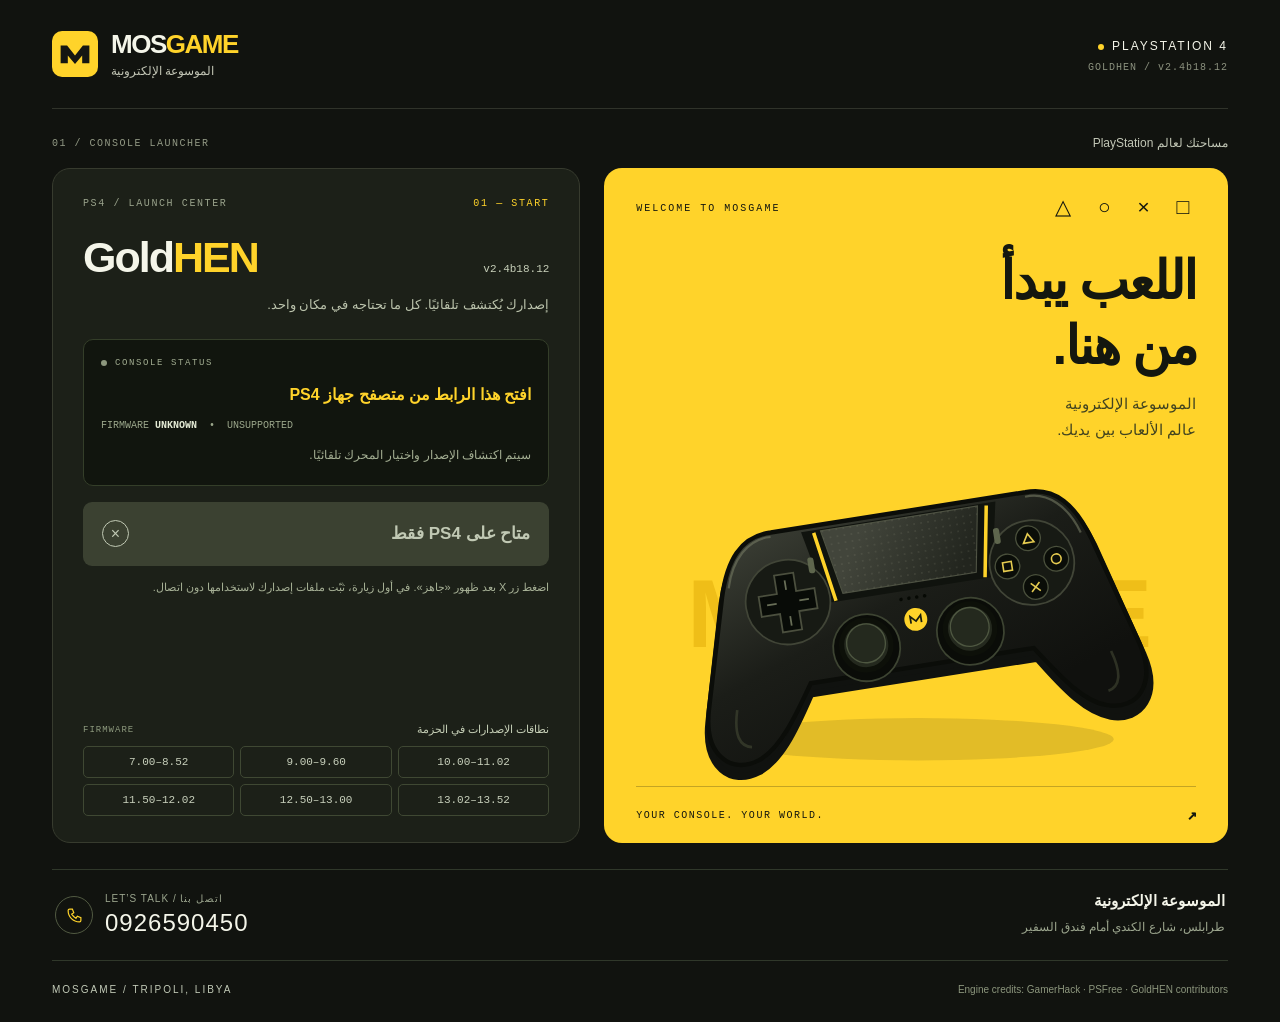
==== index.html @ 5ab61174 "Publish MOSGAME yellow and black design with original GoldHEN files" ====
<!doctype html>
<html lang="ar" dir="rtl">
<head>
<meta charset="utf-8"><meta name="viewport" content="width=device-width,initial-scale=1,viewport-fit=cover">
<meta name="theme-color" content="#ffd32a"><meta name="site-version" content="mosgame-v1">
<meta name="source-revision" content="HazzazStore/0ab33a34c6f28a769c433029c131dc55b4baee58">
<title>MOSGAME | الموسوعة الإلكترونية — PS4 Host</title><meta name="description" content="MOSGAME — الموسوعة الإلكترونية. واجهة تشغيل GoldHEN لأجهزة PS4 بالإصدارات المدعومة. طرابلس، شارع الكندي أمام فندق السفير.">
<link rel="icon" href="assets/mosgame-mark.svg" type="image/svg+xml"><link rel="stylesheet" href="assets/mosgame.css">
</head>
<body><div class="page"><header class="header"><a class="brand" href="./" aria-label="MOSGAME الصفحة الرئيسية"><img src="assets/mosgame-mark.svg" alt="" width="46" height="46"><span><strong>MOS<span>GAME</span></strong><small>الموسوعة الإلكترونية</small></span></a><div class="header-meta"><strong><i aria-hidden="true"></i>PLAYSTATION 4</strong><small>GOLDHEN / v2.4b18.12</small></div></header>
<div class="section-line"><span>01 / CONSOLE LAUNCHER</span><span>مساحتك لعالم PlayStation</span></div>
<main class="stage">
<section class="hero" aria-label="MOSGAME الموسوعة الإلكترونية">
  <div class="hero-top"><span>WELCOME TO MOSGAME</span><span class="symbols" aria-hidden="true">△ ○ × □</span></div>
  <div><h1>اللعب يبدأ<br>من هنا.</h1><p>الموسوعة الإلكترونية<br>عالم الألعاب بين يديك.</p></div>
  <div class="art"><img src="assets/controller.svg" alt="يد تحكم بتصميم MOSGAME الأسود والأصفر" width="680" height="390"></div>
  <div class="hero-bottom"><span>YOUR CONSOLE. YOUR WORLD.</span><b>↗</b></div>
</section>
<section class="launcher" aria-labelledby="launch-heading">
  <div class="eyebrow"><span>PS4 / LAUNCH CENTER</span><b>01 — START</b></div>
  <div class="launch-title"><h2 id="launch-heading">Gold<span>HEN</span></h2><span class="release">v2.4b18.12</span></div>
  <p class="subheading">إصدارك يُكتشف تلقائيًا. كل ما تحتاجه في مكان واحد.</p>
  <div class="status" aria-live="polite" aria-atomic="true"><div class="status-top">CONSOLE STATUS</div><div id="msgs">جارٍ التحقق من إصدار النظام...</div><div id="det"></div><div id="cache">جارٍ فحص ملفات التشغيل...</div><div id="state"></div><pre id="out"></pre></div>
  <button class="run" id="run" type="button" disabled><span id="run-label">انتظر قليلًا</span><span class="run-icon" aria-hidden="true">×</span></button>
  <p class="hint">اضغط زر X بعد ظهور «جاهز». في أول زيارة، ثبّت ملفات إصدارك لاستخدامها دون اتصال.</p>
  <div class="firmware-head"><span>نطاقات الإصدارات في الحزمة</span><span>FIRMWARE</span></div>
  <div class="firmwares" aria-label="نطاقات إصدارات النظام"><span>7.00–8.52</span><span>9.00–9.60</span><span>10.00–11.02</span><span>11.50–12.02</span><span>12.50–13.00</span><span>13.02–13.52</span></div>
</section>
</main>
<section class="support" aria-label="التواصل مع المحل"><div><h2 class="shop-title">الموسوعة الإلكترونية</h2><p class="address">طرابلس، شارع الكندي أمام فندق السفير</p></div><a class="call" href="tel:0926590450" aria-label="اتصل بالموسوعة الإلكترونية على 0926590450"><span class="call-icon" aria-hidden="true"><svg viewBox="0 0 24 24" fill="none" stroke="currentColor" stroke-width="1.7"><path d="M5 3h4l2 5-3 2c2 3 3 4 6 6l2-3 5 2v4c0 1-1 2-2 2C10 21 3 14 3 5c0-1 1-2 2-2Z"/></svg></span><span><small>LET’S TALK / اتصل بنا</small><strong>0926590450</strong></span></a></section>
<footer class="footer"><strong>MOSGAME / TRIPOLI, LIBYA</strong><span>Engine credits: GamerHack · PSFree · GoldHEN contributors</span></footer></div>
<script>
(function(){
  var msgsEl=document.getElementById("msgs"),detEl=document.getElementById("det"),cacheEl=document.getElementById("cache"),runEl=document.getElementById("run"),runLabelEl=document.getElementById("run-label"),launched=false;
  window.msgs=msgsEl;
  function setMessage(t,c){msgsEl.textContent=t;msgsEl.className=c||""} function setCache(t,ok){cacheEl.textContent=t;cacheEl.className=ok?"cacheok":""}
  function arm(label){runLabelEl.textContent=label;runEl.disabled=false;try{runEl.focus()}catch(e){}} function disarm(label){runLabelEl.textContent=label;runEl.disabled=true}
  function routeFor(fw){
    if(fw>=7.00&&fw<=8.52)return{cache:"cache700.html",src:"700/alert.js",module:true};
    if(fw>=9.00&&fw<=9.60)return{cache:"cache900.html",src:"900/alert.js",module:true};
    if(fw>=10.00&&fw<=11.02)return{cache:"cachecss.html",src:"css/main.js",css:true};
    if(fw>=11.50&&fw<=12.02)return{cache:"cacheslopkit.html",src:"slopkit/chain_lapse.js",module:true};
    if(fw>=12.50&&fw<=13.00)return{cache:"cacheslopkit.html",src:"slopkit/chain_poops.js",module:true};
    if(fw>=13.02&&fw<=13.52)return{cache:"cacheslopkit.html",src:"slopkit/jb.js?v=19",module:true};
    return null;
  }
  function loadExploit(route){
    setMessage("جارٍ تشغيل GoldHEN... لا تغلق الصفحة","warn");setCache("تم اختيار المحرك المناسب لإصدار جهازك.",true);
    var script=document.createElement("script");if(route.module)script.type="module";script.src=route.src;
    script.onerror=function(){launched=false;setMessage("تعذر تحميل ملفات التشغيل — امسح بيانات المتصفح وثبّت التخزين من جديد","bad");arm("إعادة المحاولة")};
    if(route.css)script.onload=function(){setTimeout(function(){doJb()},500)};document.head.appendChild(script);
  }
  var match=navigator.userAgent.match(/PlayStation 4[ \/]([\d.]+)/i),firmwareText=match?match[1]:"UNKNOWN",firmware=match?parseFloat(firmwareText):NaN,route=match?routeFor(firmware):null;
  detEl.innerHTML="FIRMWARE <b>"+firmwareText+"</b>"+(route?" &nbsp;•&nbsp; <b>SUPPORTED</b>":" &nbsp;•&nbsp; UNSUPPORTED");
  if(!match){setMessage("افتح هذا الرابط من متصفح جهاز PS4","warn");setCache("سيتم اكتشاف الإصدار واختيار المحرك تلقائيًا.",false);disarm("متاح على PS4 فقط");return}
  if(!route){setMessage("الإصدار "+firmwareText+" غير مدعوم في هذه الحزمة","bad");setCache("النطاقات المدعومة موضحة أعلى الزر.",false);disarm("إصدار غير مدعوم");return}
  var cacheReady=false;try{cacheReady=localStorage.getItem("multifw-cache-v2")==="1"}catch(e){}
  setMessage("تم اكتشاف الإصدار "+firmwareText+" — جاهز","ok");
  if(window.applicationCache&&window.applicationCache.status!==0&&cacheReady){setCache("ملفات إصدارك محفوظة — يمكن التشغيل دون اتصال",true);arm("تشغيل GoldHEN")}
  else{setCache("يلزم حفظ ملفات إصدارك في الزيارة الأولى.",false);arm("تثبيت الملفات")}
  function fire(){if(runEl.disabled||launched)return;launched=true;disarm("جارٍ التشغيل...");if(!window.applicationCache||window.applicationCache.status===0||!cacheReady){setMessage("جارٍ فتح صفحة تثبيت ملفات إصدارك...","warn");location.replace(route.cache);return}loadExploit(route)}
  runEl.addEventListener("click",fire,false);window.addEventListener("keydown",function(e){if(!runEl.disabled&&(!e||e.keyCode===13||e.keyCode===32))fire()},false);
})();
</script>
</body></html>
---- assets/mosgame.css ----
*{box-sizing:border-box}html{background:#11130f}body{margin:0;background:#11130f;color:#f4f5e9;font-family:Arial,Tahoma,sans-serif;-webkit-font-smoothing:antialiased}button,a{font:inherit}a{color:inherit}button{cursor:pointer}button:disabled{cursor:default}a:focus,button:focus{outline:3px solid #fff;outline-offset:5px}a:focus:not(:focus-visible),button:focus:not(:focus-visible){outline:0}button:focus-visible,a:focus-visible{outline:3px solid #fff;outline-offset:5px}.page{max-width:1420px;margin:auto;padding:0 52px}.header{direction:ltr;display:flex;align-items:center;justify-content:space-between;min-height:109px;border-bottom:1px solid #30332a}.brand{display:flex;align-items:center;text-decoration:none}.brand img{width:46px;height:46px;margin-right:13px}.brand strong{display:block;font-size:26px;letter-spacing:-1.5px;line-height:1}.brand strong span{color:#ffd32a}.brand small{display:block;direction:rtl;text-align:left;margin-top:7px;font-size:12px;color:#c3c6b6}.header-meta{text-align:right}.header-meta strong{font:12px Arial,sans-serif;letter-spacing:2px}.header-meta small{display:block;color:#8c927f;font:10px monospace;letter-spacing:1px;margin-top:8px}.header-meta i{display:inline-block;width:6px;height:6px;background:#ffd32a;margin-right:8px;border-radius:50%}.section-line{direction:ltr;display:flex;align-items:center;justify-content:space-between;padding:27px 0 18px;font:10px monospace;letter-spacing:1.5px;color:#939a85}.section-line span:last-child{direction:rtl;font:12px Arial,Tahoma,sans-serif;letter-spacing:0;color:#c3c8b7}.stage{display:flex;direction:ltr;align-items:stretch;gap:24px}.hero{position:relative;order:2;flex:1.2;min-width:0;overflow:hidden;background:#ffd32a;color:#14170f;border-radius:18px;padding:30px 32px 0;display:flex;flex-direction:column;justify-content:space-between}.hero-top{display:flex;align-items:center;justify-content:space-between;font:10px monospace;letter-spacing:2px}.hero-top .symbols{font-size:21px;letter-spacing:7px;line-height:1}.hero h1{direction:rtl;margin:30px 0 0;font-size:53px;line-height:1.22;letter-spacing:-2px;position:relative;z-index:1}.hero p{direction:rtl;margin:13px 0 0;font-size:15px;line-height:1.7;color:#414320;position:relative;z-index:1}.art{position:relative;margin:0 -32px;min-height:230px;display:flex;align-items:center;justify-content:center;overflow:hidden}.art:before{content:"MOSGAME";position:absolute;direction:ltr;left:0;right:0;top:50%;transform:translateY(-50%);font-family:Arial Black,Arial,sans-serif;font-weight:900;font-size:96px;letter-spacing:-7px;text-align:center;color:#efbe18}.art img{width:100%;height:auto;max-width:600px;position:relative;z-index:1;display:block}.hero-bottom{direction:ltr;display:flex;justify-content:space-between;align-items:center;border-top:1px solid rgba(21,24,13,.25);padding:18px 0;font:10px monospace;letter-spacing:1.5px}.hero-bottom b{font-size:16px;letter-spacing:-1px}.launcher{order:1;flex:1;min-width:0;direction:rtl;border:1px solid #373b2e;border-radius:18px;padding:29px 30px 26px;background:#1c2018;display:flex;flex-direction:column}.eyebrow{direction:ltr;display:flex;justify-content:space-between;align-items:center;color:#9aa38c;font:10px monospace;letter-spacing:1.6px}.eyebrow b{color:#ffd32a;font-weight:normal}.launch-title{direction:ltr;display:flex;align-items:baseline;justify-content:space-between;margin:25px 0 8px}.launch-title h2{font-size:43px;letter-spacing:-2px;margin:0;line-height:1.1}.launch-title h2 span{color:#ffd32a}.release{font:11px monospace;color:#c7cfb9}.subheading{font-size:13px;color:#bbc3ac;line-height:1.65;margin:5px 0 23px}.status{background:#11150e;border:1px solid #343e29;border-radius:10px;padding:18px 17px;position:relative}.status-top{font:9px monospace;direction:ltr;color:#a3ae92;letter-spacing:1.6px;margin-bottom:13px;display:flex;align-items:center}.status-top:before{content:"";display:inline-block;width:6px;height:6px;background:#8d987e;border-radius:50%;margin-right:8px}#msgs{font-size:16px;line-height:1.7;min-height:27px;font-weight:bold}#det{direction:ltr;color:#9ba78b;font:10px monospace;margin-top:9px;line-height:1.7;overflow-wrap:anywhere}#det b{color:#e4ebd5}#cache{font-size:12px;color:#a4af93;line-height:1.8;margin-top:11px;min-height:22px}.ok,.cacheok{color:#c6e59c!important}.bad{color:#ffb3a2!important}.warn{color:#ffd32a!important}#state,#out{display:none}.run{width:100%;display:flex;align-items:center;justify-content:space-between;background:#ffd32a;color:#15190d;border:0;border-radius:9px;padding:18px 19px;margin-top:16px;font-size:17px;font-weight:bold;min-height:64px;transition:background .16s,transform .16s}.run:hover:enabled{background:#ffe575;transform:translateY(-2px)}.run:disabled{background:#3b4131;color:#c1c9b4}.run-icon{direction:ltr;display:inline-flex;align-items:center;justify-content:center;border:1px solid currentColor;border-radius:50%;width:27px;height:27px;flex-shrink:0;font-size:16px;font-weight:normal;margin-right:12px}.hint{color:#a7b196;font-size:11px;line-height:1.8;margin:12px 0 23px}.firmware-head{display:flex;align-items:center;justify-content:space-between;margin-top:auto;margin-bottom:10px;font-size:11px;color:#c5ceb6}.firmware-head span:last-child{font:9px monospace;color:#8e9a7e;letter-spacing:1px}.firmwares{direction:ltr;display:flex;flex-wrap:wrap;margin:-3px}.firmwares span{width:calc(33.333% - 6px);margin:3px;text-align:center;border:1px solid #3f4833;border-radius:5px;padding:9px 3px;color:#c8d0bc;font:11px monospace}.support{display:flex;direction:rtl;align-items:center;justify-content:space-between;border-top:1px solid #30382a;border-bottom:1px solid #30382a;margin-top:26px;padding:22px 3px;gap:20px}.shop-title{font-size:15px;margin:0 0 7px}.address{color:#9ca68e;font-size:12px;line-height:1.7;margin:0}.call{direction:ltr;display:flex;align-items:center;flex-shrink:0;text-decoration:none}.call-icon{width:38px;height:38px;border:1px solid #515a42;color:#ffd32a;border-radius:50%;display:flex;align-items:center;justify-content:center;margin-right:12px}.call-icon svg{width:17px;height:17px}.call small{display:block;color:#9ca68e;font-size:10px;letter-spacing:1px;margin-bottom:5px}.call strong{font:24px Arial,sans-serif;letter-spacing:1px}.footer{direction:ltr;display:flex;justify-content:space-between;gap:15px;padding:20px 0 25px;color:#8c967d;font-size:10px;line-height:1.7}.footer strong{font-weight:normal;letter-spacing:2px;color:#c1c9b6}.footer a{text-decoration:none;color:#8c967d}.footer a:hover{color:#ffd32a}.setup-shell{max-width:950px;margin:48px auto 0}.setup-panel{position:relative;background:#1c2018;border:1px solid #3a4330;border-radius:18px;overflow:hidden;display:flex;direction:ltr}.setup-side{width:33%;background:#ffd32a;color:#171c10;padding:30px 25px;display:flex;flex-direction:column;justify-content:space-between;min-height:420px}.setup-side .setup-number{font-family:Arial Black,Arial,sans-serif;font-size:116px;font-weight:900;letter-spacing:-12px;line-height:1}.setup-side p{direction:rtl;line-height:1.8;font-size:17px;font-weight:bold}.setup-content{width:67%;direction:rtl;padding:40px}.setup-content h1{font-size:29px;margin:25px 0 16px}.setup-content #msgs{min-height:60px;font-size:15px}.tag{display:inline-block;direction:ltr;color:#dce9ca;border:1px solid #4a553d;padding:7px 10px;border-radius:4px;font:10px monospace}.track{direction:ltr;height:8px;background:#3a4430;margin-top:27px;border-radius:4px;overflow:hidden}#bar{height:100%;width:0;background:#ffd32a;transition:width .2s}.percent{direction:ltr;display:flex;justify-content:space-between;color:#a3b390;font:10px monospace;letter-spacing:1px;margin-top:13px}.setup-content #go{margin-top:28px}.back-link{display:inline-block;font-size:12px;color:#adb99e;margin-top:22px;text-decoration:none}.legacy-card{max-width:620px;text-align:center;margin:65px auto;background:#1c2018;border:1px solid #3a4330;border-radius:18px;padding:55px 30px}.legacy-card h1{font-size:25px}.legacy-card p{color:#a5b792;font-size:14px;line-height:1.8}#spin{width:56px;height:56px;border:4px solid #4a543b;border-top-color:#ffd32a;border-radius:50%;margin:0 auto 30px;animation:turn 1s linear infinite}@keyframes turn{to{transform:rotate(360deg)}}#msg,#success{display:none}body.done #spin,body.done #loading,body.fail #spin,body.fail #loading{display:none}body.done #success,body.fail #msg{display:block}body.log #state,body.log #out{display:block}body.log #out{direction:ltr;text-align:left;white-space:pre-wrap;font:12px monospace;overflow:auto}body.log #loading,body.log #spin{display:none}
@media(min-width:1550px){.page{padding:0 44px}.hero h1{font-size:62px}.art{min-height:275px}.launcher{padding:35px}.stage{gap:28px}.header{min-height:120px}}
@media(max-width:1000px){.page{padding:0 28px}.stage{gap:16px}.hero{padding:27px 24px 0;flex:1}.hero h1{font-size:42px}.art{margin:10px -24px;min-height:220px}.art:before{font-size:74px}.launcher{padding:26px 23px}.launch-title h2{font-size:35px}.release{font-size:10px}.hero p{font-size:13px}.firmwares span{font-size:10px}.header{min-height:95px}.section-line{padding-top:22px}}
@media(max-width:760px){.page{padding:0 18px}.header{min-height:86px}.brand img{width:39px;height:39px;margin-right:10px}.brand strong{font-size:23px}.brand small{font-size:10px}.header-meta strong{font-size:10px;letter-spacing:1px}.header-meta small{font-size:9px;letter-spacing:0}.section-line{font-size:8px;padding:18px 1px 13px}.section-line span:last-child{font-size:10px}.stage{display:flex;flex-direction:column;gap:17px}.hero{order:1;padding:22px 23px 0;min-height:320px;flex:auto}.hero-top{font-size:9px}.hero-top .symbols{font-size:18px}.hero h1{font-size:39px;margin-top:23px;max-width:65%;line-height:1.23}.hero p{font-size:12px;max-width:57%;margin-top:9px;line-height:1.7}.art{position:absolute;bottom:55px;left:-50px;width:74%;min-height:0;margin:0}.art img{width:100%}.art:before{font-size:64px;letter-spacing:-5px}.hero-bottom{margin-top:47px;font-size:9px;padding:16px 0}.launcher{order:2;flex:auto;padding:25px 24px}.launch-title{margin-top:23px}.launch-title h2{font-size:41px}.subheading{margin-bottom:20px}.firmwares span{font-size:11px;padding:10px}.support{margin-top:21px;align-items:flex-start;gap:18px;flex-direction:column;padding:23px 3px}.call strong{font-size:23px}.footer{font-size:9px;flex-direction:column;gap:7px;padding:18px 0 23px}.setup-shell{margin:25px auto 0}.setup-panel{flex-direction:column}.setup-side{width:100%;min-height:0;padding:22px;flex-direction:row;align-items:center}.setup-side .setup-number{font-size:64px;letter-spacing:-6px}.setup-side p{font-size:15px;margin:0;text-align:right}.setup-side .hero-top{display:none}.setup-content{width:100%;padding:28px 23px}.setup-content h1{font-size:26px;margin-top:22px}.back-link{margin-top:17px}.legacy-card{margin-top:25px;padding:38px 22px}}
@media(max-width:365px){.page{padding:0 12px}.hero h1{font-size:34px}.hero p{font-size:11px}.hero{min-height:305px}.brand strong{font-size:21px}.header-meta small{display:none}.launcher{padding:23px 18px}.release{font-size:9px}.launch-title h2{font-size:37px}}
@media(prefers-reduced-motion:reduce){*{animation:none!important;transition:none!important}}
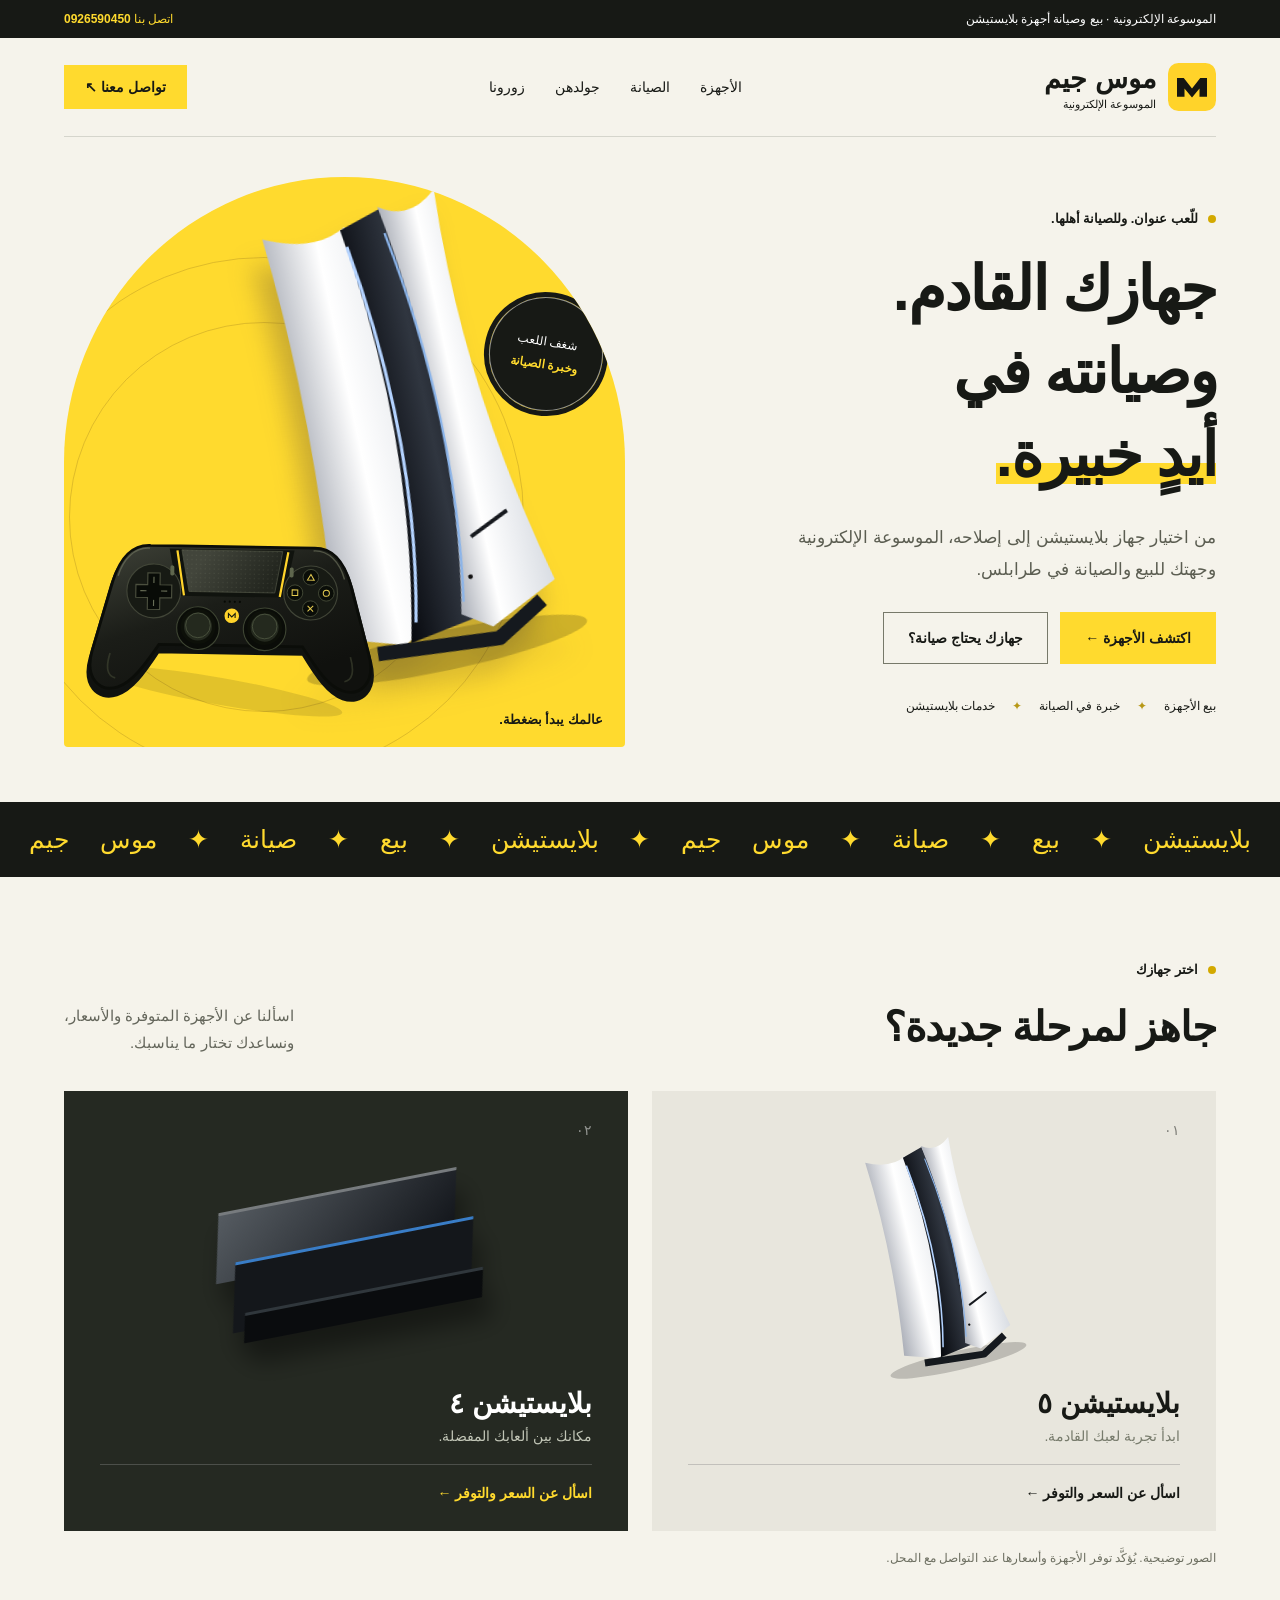
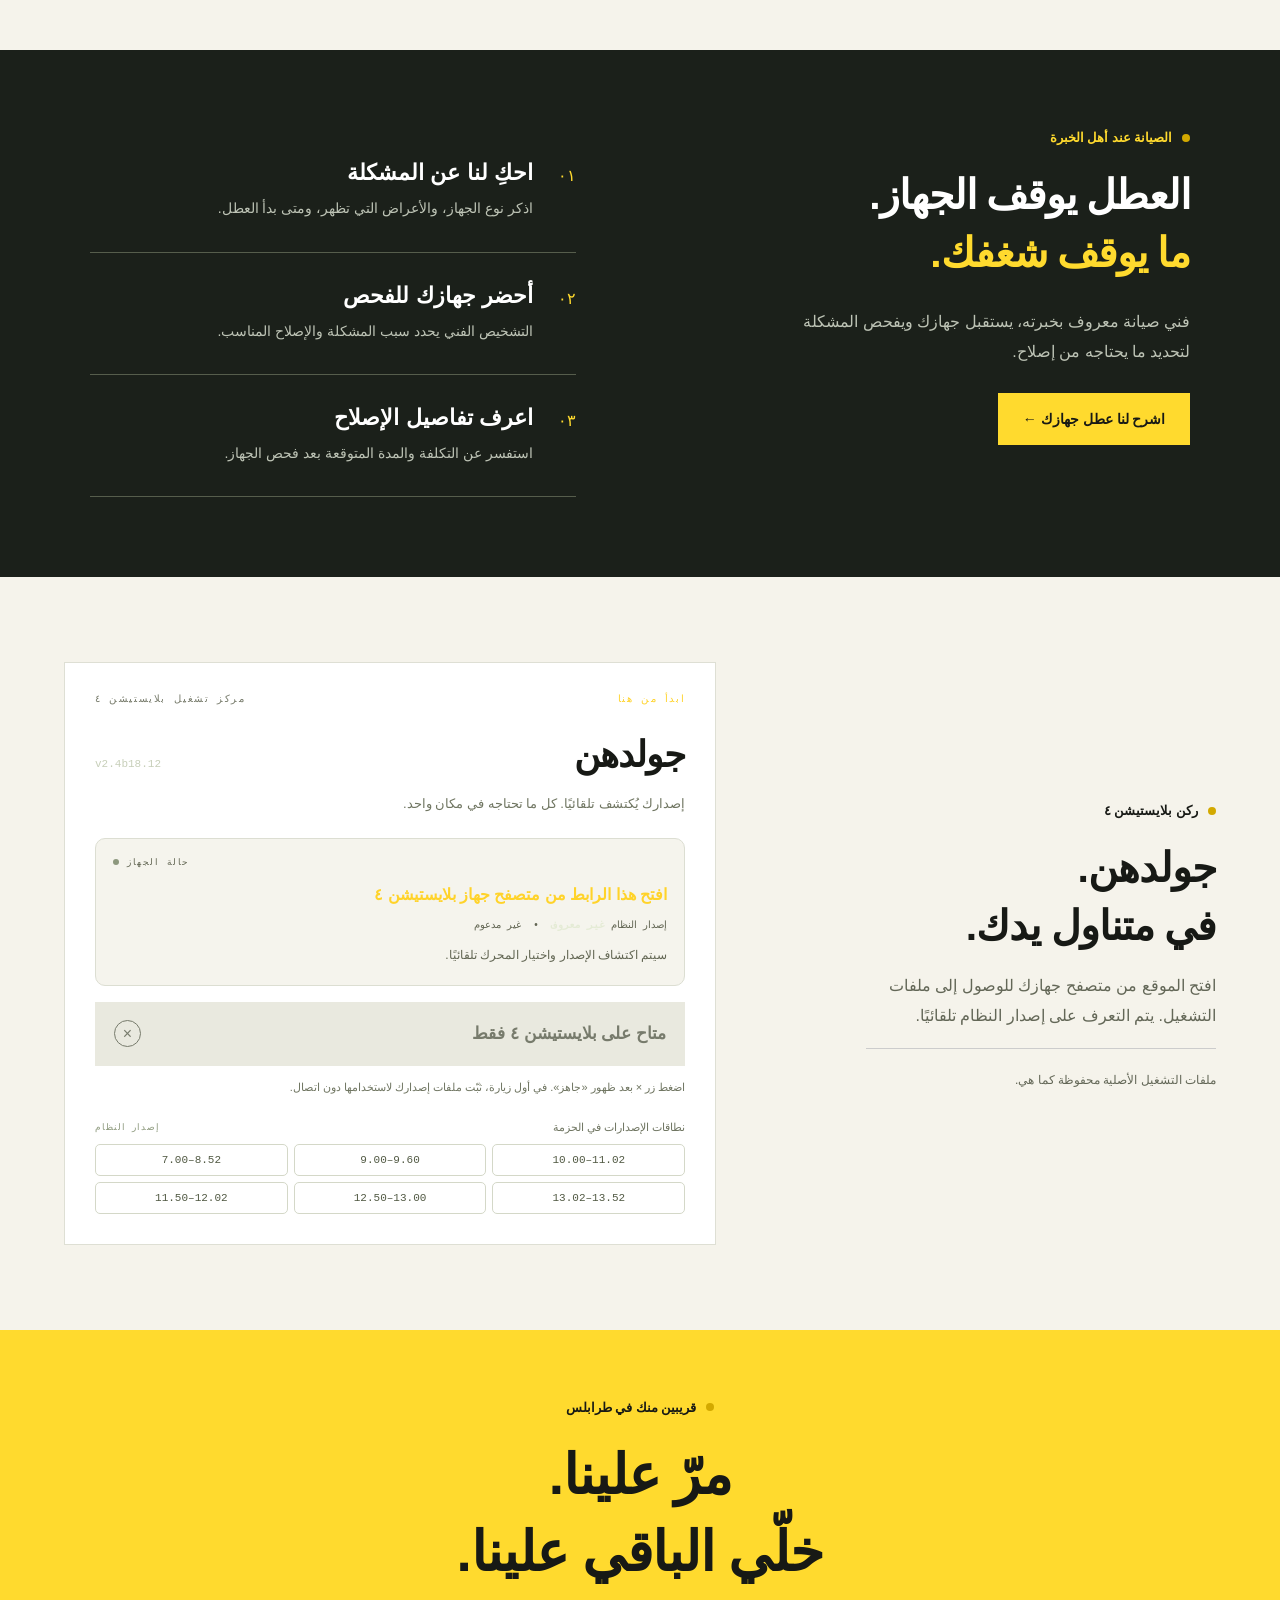
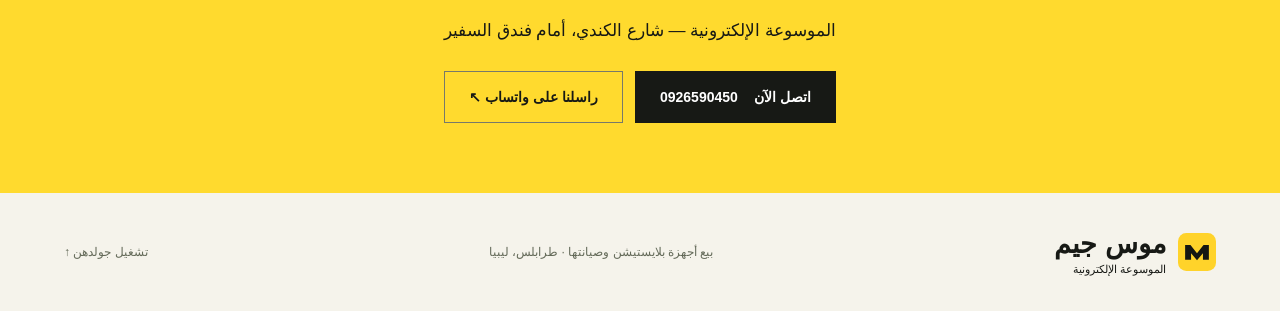
==== commit ba9d4963: "Redesign MOSGAME as Arabic console sales and repair storefront" ====
--- a/index.html
+++ b/index.html
@@ -2,34 +2,30 @@
 <html lang="ar" dir="rtl">
 <head>
 <meta charset="utf-8"><meta name="viewport" content="width=device-width,initial-scale=1,viewport-fit=cover">
-<meta name="theme-color" content="#ffd32a"><meta name="site-version" content="mosgame-v1">
+<meta name="theme-color" content="#ffd32a"><meta name="site-version" content="mosgame-v2">
 <meta name="source-revision" content="HazzazStore/0ab33a34c6f28a769c433029c131dc55b4baee58">
-<title>MOSGAME | الموسوعة الإلكترونية — PS4 Host</title><meta name="description" content="MOSGAME — الموسوعة الإلكترونية. واجهة تشغيل GoldHEN لأجهزة PS4 بالإصدارات المدعومة. طرابلس، شارع الكندي أمام فندق السفير.">
+<title>موس جيم | بيع وصيانة بلايستيشن — الموسوعة الإلكترونية</title><meta name="description" content="MOSGAME — الموسوعة الإلكترونية. بيع أجهزة بلايستيشن وصيانتها بخبرة فنية. تواصل معنا لاختيار جهازك أو فحص عطله. طرابلس، شارع الكندي أمام فندق السفير.">
 <link rel="icon" href="assets/mosgame-mark.svg" type="image/svg+xml"><link rel="stylesheet" href="assets/mosgame.css">
 </head>
-<body><div class="page"><header class="header"><a class="brand" href="./" aria-label="MOSGAME الصفحة الرئيسية"><img src="assets/mosgame-mark.svg" alt="" width="46" height="46"><span><strong>MOS<span>GAME</span></strong><small>الموسوعة الإلكترونية</small></span></a><div class="header-meta"><strong><i aria-hidden="true"></i>PLAYSTATION 4</strong><small>GOLDHEN / v2.4b18.12</small></div></header>
-<div class="section-line"><span>01 / CONSOLE LAUNCHER</span><span>مساحتك لعالم PlayStation</span></div>
-<main class="stage">
-<section class="hero" aria-label="MOSGAME الموسوعة الإلكترونية">
-  <div class="hero-top"><span>WELCOME TO MOSGAME</span><span class="symbols" aria-hidden="true">△ ○ × □</span></div>
-  <div><h1>اللعب يبدأ<br>من هنا.</h1><p>الموسوعة الإلكترونية<br>عالم الألعاب بين يديك.</p></div>
-  <div class="art"><img src="assets/controller.svg" alt="يد تحكم بتصميم MOSGAME الأسود والأصفر" width="680" height="390"></div>
-  <div class="hero-bottom"><span>YOUR CONSOLE. YOUR WORLD.</span><b>↗</b></div>
-</section>
-<section class="launcher" aria-labelledby="launch-heading">
-  <div class="eyebrow"><span>PS4 / LAUNCH CENTER</span><b>01 — START</b></div>
-  <div class="launch-title"><h2 id="launch-heading">Gold<span>HEN</span></h2><span class="release">v2.4b18.12</span></div>
+<body class="store"><div class="topbar">الموسوعة الإلكترونية · بيع وصيانة أجهزة بلايستيشن <a href="tel:0926590450">اتصل بنا <b dir="ltr">0926590450</b></a></div>
+<header class="store-header"><a class="store-brand" href="./"><img src="assets/mosgame-mark.svg" width="48" height="48" alt=""><span><b>موس جيم</b><small>الموسوعة الإلكترونية</small></span></a><nav aria-label="القائمة الرئيسية"><a href="#devices">الأجهزة</a><a href="#repair">الصيانة</a><a href="#goldhen">جولدهن</a><a href="#contact">زورونا</a></nav><a class="btn small" href="https://wa.me/218926590450">تواصل معنا ↖</a></header>
+<main>
+<section class="store-hero"><div class="hero-copy"><p class="kicker">للّعب عنوان. وللصيانة أهلها.</p><h1>جهازك القادم.<br>وصيانته في<br><em>أيدٍ خبيرة.</em></h1><p class="intro">من اختيار جهاز بلايستيشن إلى إصلاحه، الموسوعة الإلكترونية وجهتك للبيع والصيانة في طرابلس.</p><div class="actions"><a class="btn" href="#devices">اكتشف الأجهزة ←</a><a class="btn outline" href="#repair">جهازك يحتاج صيانة؟</a></div><div class="hero-note"><span>بيع الأجهزة</span><i>✦</i><span>خبرة في الصيانة</span><i>✦</i><span>خدمات بلايستيشن</span></div></div><div class="hero-product"><span class="orbit one"></span><span class="orbit two"></span><div class="product-stamp">شغف اللعب<br><b>وخبرة الصيانة</b></div><img class="console-art" src="assets/console.svg" width="620" height="680" alt="تصميم توضيحي لجهاز بلايستيشن أبيض وأسود"><img class="controller-art" src="assets/controller.svg" width="680" height="390" alt="يد تحكم باللونين الأسود والأصفر"><span class="art-caption">عالمك يبدأ بضغطة.</span></div></section>
+<div class="ribbon" aria-hidden="true">بلايستيشن ✦ بيع ✦ صيانة ✦ موس جيم ✦ بلايستيشن ✦ بيع ✦ صيانة ✦ موس جيم</div>
+<section id="devices" class="section devices"><div class="section-heading"><div><p class="kicker">اختر جهازك</p><h2>جاهز لمرحلة جديدة؟</h2></div><p>اسألنا عن الأجهزة المتوفرة والأسعار،<br>ونساعدك تختار ما يناسبك.</p></div><div class="device-grid"><article class="device-card"><span class="number">٠١</span><div class="device-visual"><img src="assets/console.svg" width="220" height="260" alt="رسم توضيحي لبلايستيشن ٥"></div><h3>بلايستيشن ٥</h3><p>ابدأ تجربة لعبك القادمة.</p><a href="https://wa.me/218926590450?text=أريد%20الاستفسار%20عن%20توفر%20وسعر%20بلايستيشن%205">اسأل عن السعر والتوفر ←</a></article><article class="device-card dark"><span class="number">٠٢</span><div class="device-visual"><div class="ps4-art" role="img" aria-label="رسم توضيحي لبلايستيشن ٤"><i></i><i></i><i></i></div></div><h3>بلايستيشن ٤</h3><p>مكانك بين ألعابك المفضلة.</p><a href="https://wa.me/218926590450?text=أريد%20الاستفسار%20عن%20توفر%20وسعر%20بلايستيشن%204">اسأل عن السعر والتوفر ←</a></article></div><p class="availability">الصور توضيحية. يُؤكَّد توفر الأجهزة وأسعارها عند التواصل مع المحل.</p></section>
+<section id="repair" class="repair-section"><div class="repair-title"><p class="kicker">الصيانة عند أهل الخبرة</p><h2>العطل يوقف الجهاز.<br><em>ما يوقف شغفك.</em></h2><p>فني صيانة معروف بخبرته، يستقبل جهازك ويفحص المشكلة لتحديد ما يحتاجه من إصلاح.</p><a class="btn" href="https://wa.me/218926590450?text=أريد%20الاستفسار%20عن%20صيانة%20جهاز%20بلايستيشن">اشرح لنا عطل جهازك ←</a></div><div class="repair-list"><div><span>٠١</span><section><h3>احكِ لنا عن المشكلة</h3><p>اذكر نوع الجهاز، والأعراض التي تظهر، ومتى بدأ العطل.</p></section></div><div><span>٠٢</span><section><h3>أحضر جهازك للفحص</h3><p>التشخيص الفني يحدد سبب المشكلة والإصلاح المناسب.</p></section></div><div><span>٠٣</span><section><h3>اعرف تفاصيل الإصلاح</h3><p>استفسر عن التكلفة والمدة المتوقعة بعد فحص الجهاز.</p></section></div></div></section>
+<section id="goldhen" class="section gold-section"><div class="gold-copy"><p class="kicker">ركن بلايستيشن ٤</p><h2>جولدهن.<br>في متناول يدك.</h2><p>افتح الموقع من متصفح جهازك للوصول إلى ملفات التشغيل. يتم التعرف على إصدار النظام تلقائيًا.</p><p class="gold-note">ملفات التشغيل الأصلية محفوظة كما هي.</p></div><section class="launcher" aria-labelledby="launch-heading">
+  <div class="eyebrow"><span>مركز تشغيل بلايستيشن ٤</span><b>ابدأ من هنا</b></div>
+  <div class="launch-title"><h2 id="launch-heading">جولدهن</h2><span class="release">v2.4b18.12</span></div>
   <p class="subheading">إصدارك يُكتشف تلقائيًا. كل ما تحتاجه في مكان واحد.</p>
-  <div class="status" aria-live="polite" aria-atomic="true"><div class="status-top">CONSOLE STATUS</div><div id="msgs">جارٍ التحقق من إصدار النظام...</div><div id="det"></div><div id="cache">جارٍ فحص ملفات التشغيل...</div><div id="state"></div><pre id="out"></pre></div>
+  <div class="status" aria-live="polite" aria-atomic="true"><div class="status-top">حالة الجهاز</div><div id="msgs">جارٍ التحقق من إصدار النظام...</div><div id="det"></div><div id="cache">جارٍ فحص ملفات التشغيل...</div><div id="state"></div><pre id="out"></pre></div>
   <button class="run" id="run" type="button" disabled><span id="run-label">انتظر قليلًا</span><span class="run-icon" aria-hidden="true">×</span></button>
-  <p class="hint">اضغط زر X بعد ظهور «جاهز». في أول زيارة، ثبّت ملفات إصدارك لاستخدامها دون اتصال.</p>
-  <div class="firmware-head"><span>نطاقات الإصدارات في الحزمة</span><span>FIRMWARE</span></div>
+  <p class="hint">اضغط زر × بعد ظهور «جاهز». في أول زيارة، ثبّت ملفات إصدارك لاستخدامها دون اتصال.</p>
+  <div class="firmware-head"><span>نطاقات الإصدارات في الحزمة</span><span>إصدار النظام</span></div>
   <div class="firmwares" aria-label="نطاقات إصدارات النظام"><span>7.00–8.52</span><span>9.00–9.60</span><span>10.00–11.02</span><span>11.50–12.02</span><span>12.50–13.00</span><span>13.02–13.52</span></div>
-</section>
-</main>
-<section class="support" aria-label="التواصل مع المحل"><div><h2 class="shop-title">الموسوعة الإلكترونية</h2><p class="address">طرابلس، شارع الكندي أمام فندق السفير</p></div><a class="call" href="tel:0926590450" aria-label="اتصل بالموسوعة الإلكترونية على 0926590450"><span class="call-icon" aria-hidden="true"><svg viewBox="0 0 24 24" fill="none" stroke="currentColor" stroke-width="1.7"><path d="M5 3h4l2 5-3 2c2 3 3 4 6 6l2-3 5 2v4c0 1-1 2-2 2C10 21 3 14 3 5c0-1 1-2 2-2Z"/></svg></span><span><small>LET’S TALK / اتصل بنا</small><strong>0926590450</strong></span></a></section>
-<footer class="footer"><strong>MOSGAME / TRIPOLI, LIBYA</strong><span>Engine credits: GamerHack · PSFree · GoldHEN contributors</span></footer></div>
-<script>
+</section></section>
+<section id="contact" class="contact-section"><p class="kicker">قريبين منك في طرابلس</p><h2>مرّ علينا.<br>خلّي الباقي علينا.</h2><p>الموسوعة الإلكترونية — شارع الكندي، أمام فندق السفير</p><div class="actions"><a class="btn black" href="tel:0926590450">اتصل الآن <b dir="ltr">0926590450</b></a><a class="btn outline" href="https://wa.me/218926590450">راسلنا على واتساب ↖</a></div></section>
+</main><footer class="store-footer"><a class="store-brand" href="./"><img src="assets/mosgame-mark.svg" alt="" width="38" height="38"><span><b>موس جيم</b><small>الموسوعة الإلكترونية</small></span></a><p>بيع أجهزة بلايستيشن وصيانتها · طرابلس، ليبيا</p><a href="#goldhen">تشغيل جولدهن ↑</a></footer><script>
 (function(){
   var msgsEl=document.getElementById("msgs"),detEl=document.getElementById("det"),cacheEl=document.getElementById("cache"),runEl=document.getElementById("run"),runLabelEl=document.getElementById("run-label"),launched=false;
   window.msgs=msgsEl;
@@ -45,21 +41,20 @@
     return null;
   }
   function loadExploit(route){
-    setMessage("جارٍ تشغيل GoldHEN... لا تغلق الصفحة","warn");setCache("تم اختيار المحرك المناسب لإصدار جهازك.",true);
+    setMessage("جارٍ تشغيل جولدهن... لا تغلق الصفحة","warn");setCache("تم اختيار المحرك المناسب لإصدار جهازك.",true);
     var script=document.createElement("script");if(route.module)script.type="module";script.src=route.src;
     script.onerror=function(){launched=false;setMessage("تعذر تحميل ملفات التشغيل — امسح بيانات المتصفح وثبّت التخزين من جديد","bad");arm("إعادة المحاولة")};
     if(route.css)script.onload=function(){setTimeout(function(){doJb()},500)};document.head.appendChild(script);
   }
-  var match=navigator.userAgent.match(/PlayStation 4[ \/]([\d.]+)/i),firmwareText=match?match[1]:"UNKNOWN",firmware=match?parseFloat(firmwareText):NaN,route=match?routeFor(firmware):null;
-  detEl.innerHTML="FIRMWARE <b>"+firmwareText+"</b>"+(route?" &nbsp;•&nbsp; <b>SUPPORTED</b>":" &nbsp;•&nbsp; UNSUPPORTED");
-  if(!match){setMessage("افتح هذا الرابط من متصفح جهاز PS4","warn");setCache("سيتم اكتشاف الإصدار واختيار المحرك تلقائيًا.",false);disarm("متاح على PS4 فقط");return}
+  var match=navigator.userAgent.match(/PlayStation 4[ \/]([\d.]+)/i),firmwareText=match?match[1]:"غير معروف",firmware=match?parseFloat(firmwareText):NaN,route=match?routeFor(firmware):null;
+  detEl.innerHTML="إصدار النظام <b>"+firmwareText+"</b>"+(route?" &nbsp;•&nbsp; <b>مدعوم</b>":" &nbsp;•&nbsp; غير مدعوم");
+  if(!match){setMessage("افتح هذا الرابط من متصفح جهاز بلايستيشن ٤","warn");setCache("سيتم اكتشاف الإصدار واختيار المحرك تلقائيًا.",false);disarm("متاح على بلايستيشن ٤ فقط");return}
   if(!route){setMessage("الإصدار "+firmwareText+" غير مدعوم في هذه الحزمة","bad");setCache("النطاقات المدعومة موضحة أعلى الزر.",false);disarm("إصدار غير مدعوم");return}
   var cacheReady=false;try{cacheReady=localStorage.getItem("multifw-cache-v2")==="1"}catch(e){}
   setMessage("تم اكتشاف الإصدار "+firmwareText+" — جاهز","ok");
-  if(window.applicationCache&&window.applicationCache.status!==0&&cacheReady){setCache("ملفات إصدارك محفوظة — يمكن التشغيل دون اتصال",true);arm("تشغيل GoldHEN")}
+  if(window.applicationCache&&window.applicationCache.status!==0&&cacheReady){setCache("ملفات إصدارك محفوظة — يمكن التشغيل دون اتصال",true);arm("تشغيل جولدهن")}
   else{setCache("يلزم حفظ ملفات إصدارك في الزيارة الأولى.",false);arm("تثبيت الملفات")}
   function fire(){if(runEl.disabled||launched)return;launched=true;disarm("جارٍ التشغيل...");if(!window.applicationCache||window.applicationCache.status===0||!cacheReady){setMessage("جارٍ فتح صفحة تثبيت ملفات إصدارك...","warn");location.replace(route.cache);return}loadExploit(route)}
   runEl.addEventListener("click",fire,false);window.addEventListener("keydown",function(e){if(!runEl.disabled&&(!e||e.keyCode===13||e.keyCode===32))fire()},false);
 })();
-</script>
-</body></html>
+</script></body></html>
--- a/assets/mosgame.css
+++ b/assets/mosgame.css
@@ -4,3 +4,6 @@
 @media(max-width:760px){.page{padding:0 18px}.header{min-height:86px}.brand img{width:39px;height:39px;margin-right:10px}.brand strong{font-size:23px}.brand small{font-size:10px}.header-meta strong{font-size:10px;letter-spacing:1px}.header-meta small{font-size:9px;letter-spacing:0}.section-line{font-size:8px;padding:18px 1px 13px}.section-line span:last-child{font-size:10px}.stage{display:flex;flex-direction:column;gap:17px}.hero{order:1;padding:22px 23px 0;min-height:320px;flex:auto}.hero-top{font-size:9px}.hero-top .symbols{font-size:18px}.hero h1{font-size:39px;margin-top:23px;max-width:65%;line-height:1.23}.hero p{font-size:12px;max-width:57%;margin-top:9px;line-height:1.7}.art{position:absolute;bottom:55px;left:-50px;width:74%;min-height:0;margin:0}.art img{width:100%}.art:before{font-size:64px;letter-spacing:-5px}.hero-bottom{margin-top:47px;font-size:9px;padding:16px 0}.launcher{order:2;flex:auto;padding:25px 24px}.launch-title{margin-top:23px}.launch-title h2{font-size:41px}.subheading{margin-bottom:20px}.firmwares span{font-size:11px;padding:10px}.support{margin-top:21px;align-items:flex-start;gap:18px;flex-direction:column;padding:23px 3px}.call strong{font-size:23px}.footer{font-size:9px;flex-direction:column;gap:7px;padding:18px 0 23px}.setup-shell{margin:25px auto 0}.setup-panel{flex-direction:column}.setup-side{width:100%;min-height:0;padding:22px;flex-direction:row;align-items:center}.setup-side .setup-number{font-size:64px;letter-spacing:-6px}.setup-side p{font-size:15px;margin:0;text-align:right}.setup-side .hero-top{display:none}.setup-content{width:100%;padding:28px 23px}.setup-content h1{font-size:26px;margin-top:22px}.back-link{margin-top:17px}.legacy-card{margin-top:25px;padding:38px 22px}}
 @media(max-width:365px){.page{padding:0 12px}.hero h1{font-size:34px}.hero p{font-size:11px}.hero{min-height:305px}.brand strong{font-size:21px}.header-meta small{display:none}.launcher{padding:23px 18px}.release{font-size:9px}.launch-title h2{font-size:37px}}
 @media(prefers-reduced-motion:reduce){*{animation:none!important;transition:none!important}}
+/* واجهة المحل العربية */
+html{scroll-behavior:smooth;scroll-padding-top:30px}.store{background:#f5f3eb;color:#171915;font-family:Tahoma,Arial,sans-serif}.store a{text-decoration:none;color:inherit}.topbar{background:#171915;color:#fff;font-size:12px;padding:12px 5%;display:flex;justify-content:space-between}.topbar a{color:#ffda2e}.store-header{display:flex;align-items:center;justify-content:space-between;margin:0 5%;padding:25px 0;border-bottom:1px solid #d5d5cc;gap:24px}.store-brand{display:flex;align-items:center;gap:12px}.store-brand b{display:block;font-size:27px;font-weight:900}.store-brand small{display:block;font-size:11px;margin-top:3px}.store-header nav{display:flex;gap:30px;font-size:14px}.store .btn{display:inline-flex;align-items:center;justify-content:center;gap:16px;background:#ffda2e;color:#171915;border:1px solid #ffda2e;padding:17px 24px;font-weight:bold;font-size:14px;min-height:52px}.store .btn:hover{transform:translateY(-2px);box-shadow:0 5px 0 #17191522}.store .btn.outline{background:transparent;border-color:#77796a}.store .btn.small{padding:10px 20px;min-height:44px}.store-hero{display:grid;grid-template-columns:1fr 1fr;min-height:660px;max-width:1440px;margin:auto;padding:40px 5% 55px;align-items:center;gap:30px}.kicker{font-size:13px;font-weight:bold;letter-spacing:0;margin:0 0 22px;display:flex;gap:10px;align-items:center}.kicker:before{content:'';height:8px;width:8px;background:#d3a900;border-radius:50%;display:inline-block}.hero-copy h1{font-size:clamp(42px,4.8vw,72px);line-height:1.35;letter-spacing:-2px;margin:0;font-weight:900}.store em{font-style:normal;background:linear-gradient(transparent 62%,#ffda2e 62%,#ffda2e 93%,transparent 93%)}.intro{font-size:17px;line-height:1.9;max-width:450px;color:#5b5d51;margin:25px 0}.actions{display:flex;gap:12px;flex-wrap:wrap}.hero-note{display:flex;gap:17px;align-items:center;font-size:12px;margin-top:35px}.hero-note i{font-style:normal;color:#b79817}.hero-product{position:relative;height:570px;background:#ffda2e;border-radius:50% 50% 4px 4px;isolation:isolate;overflow:hidden}.console-art{position:absolute;object-fit:contain;width:90%;height:95%;left:15%;top:-3%;transform:rotate(-12deg);z-index:2;filter:drop-shadow(-15px 22px 13px #5c4b3455)}.controller-art{position:absolute;width:68%;height:auto;left:-4%;bottom:25px;z-index:3;transform:rotate(10deg)}.product-stamp{position:absolute;right:22px;top:120px;background:#171915;color:#fff;z-index:4;border-radius:50%;width:114px;height:114px;display:flex;flex-direction:column;align-items:center;justify-content:center;font-size:12px;line-height:1.9;transform:rotate(9deg);border:1px solid #fff8;outline:5px solid #171915}.product-stamp b{color:#ffda2e}.orbit{position:absolute;border:1px solid #b08c2266;width:520px;height:520px;border-radius:50%;top:80px;left:-60px}.orbit.two{width:390px;height:390px;top:145px;left:5px}.art-caption{position:absolute;bottom:20px;right:22px;font-size:13px;font-weight:bold}.ribbon{background:#171915;color:#ffda2e;white-space:nowrap;overflow:hidden;font-size:25px;word-spacing:24px;padding:23px 0;text-align:center}.section{padding:85px 5%;max-width:1440px;margin:auto}.section-heading{display:flex;justify-content:space-between;align-items:flex-end;margin-bottom:35px;gap:25px}.store h2{font-size:clamp(32px,3.2vw,48px);line-height:1.4;letter-spacing:-1px;margin:0}.section-heading p:not(.kicker){font-size:15px;line-height:1.8;color:#64665b;margin:0}.device-grid{display:grid;grid-template-columns:1fr 1fr;gap:24px}.device-card{position:relative;background:#e8e6dd;padding:30px 36px;min-height:390px;overflow:hidden}.device-card.dark{background:#252922;color:#fff}.number{font-size:14px;opacity:.5}.device-visual{height:230px;display:flex;justify-content:center;align-items:center}.device-visual img{height:265px;width:240px;object-fit:contain;transform:rotate(-13deg)}.device-card h3{font-size:28px;margin:18px 0 5px}.device-card p{color:#777b6c;font-size:14px;margin:8px 0 20px}.device-card.dark p{color:#c2c6b7}.device-card>a{border-top:1px solid #8886;display:block;padding-top:20px;font-size:14px;font-weight:bold}.device-card.dark>a{color:#ffda2e}.availability{font-size:12px;color:#6c6e60;margin:20px 0 0}.ps4-art{width:240px;height:170px;transform:rotate(-19deg) skewY(8deg);position:relative;filter:drop-shadow(0 22px 12px #0006)}.ps4-art i{position:absolute;width:240px;height:70px;background:linear-gradient(135deg,#555b61,#101318);border-top:3px solid #777b7e;transform:skewX(-20deg);left:0;top:20px}.ps4-art i:nth-child(2){top:72px;background:#14171b;border-top-color:#397dc7}.ps4-art i:nth-child(3){top:124px;height:30px;background:#0a0c0e;border-top-color:#30373c}.repair-section{padding:80px 7%;background:#1b201a;color:#fff;display:grid;grid-template-columns:1.1fr 1fr;gap:80px}.repair-title .kicker{color:#ffda2e}.repair-title em{background:none;color:#ffda2e}.repair-title>p:not(.kicker){color:#bdc3b5;line-height:1.9;max-width:420px;font-size:16px;margin:25px 0}.repair-list>div{display:flex;gap:25px;padding:30px 0;border-bottom:1px solid #565d4c}.repair-list>div>span{font-size:16px;color:#ffda2e;line-height:2}.repair-list h3{font-size:22px;margin:0 0 10px}.repair-list p{font-size:14px;color:#bdc3b5;line-height:1.8;margin:0}.gold-section{display:grid;grid-template-columns:.8fr 1.2fr;gap:65px;align-items:center}.gold-copy>p:not(.kicker){line-height:1.9;color:#636757;font-size:16px;max-width:350px}.gold-copy .gold-note{font-size:12px!important;border-top:1px solid #ccc;padding-top:20px}.store .launcher{min-height:0;background:#fff;border:1px solid #dedfd4;border-radius:0;color:#171915;padding:30px}.store .launch-title{direction:rtl}.store .launch-title h2{font-size:36px}.store .eyebrow{color:#777b6b}.store .status{background:#f5f4ed;border:1px solid #dcded2;color:#171915}.store .status-top,.store #cache{color:#626653}.store #det{color:#626653;direction:rtl}.store #msgs.warn{color:#736009}.store .run{background:#ffda2e;color:#171915;border-radius:0}.store .run:disabled{background:#e9e9df;color:#777b6c}.store .firmwares span{border-color:#d4d8c8;color:#525a44}.store .firmware-head,.store .hint,.store .subheading{color:#707662}.contact-section{text-align:center;background:#ffda2e;padding:70px 5%}.contact-section .kicker{justify-content:center}.contact-section h2{font-size:clamp(40px,4.3vw,64px)}.contact-section>p:not(.kicker){font-size:17px;line-height:1.8;margin:25px auto}.contact-section .actions{justify-content:center}.store .btn.black{background:#171915;color:#fff;border-color:#171915}.store-footer{margin:0 5%;padding:35px 0;display:flex;justify-content:space-between;align-items:center;gap:25px}.store-footer p,.store-footer>a:last-child{font-size:12px;color:#646a59}.store a:focus-visible{outline:3px solid #857000;outline-offset:5px}
+@media(max-width:800px){.topbar{font-size:10px;gap:10px}.store-header{flex-wrap:wrap;gap:15px;padding:20px 0}.store-header nav{order:3;width:100%;justify-content:space-between;gap:10px;font-size:13px;border-top:1px solid #ddd;padding-top:18px}.store-brand b{font-size:23px}.store-header .small{font-size:12px;padding:10px 14px}.store-hero{grid-template-columns:1fr;padding-top:35px;gap:35px}.hero-copy h1{font-size:48px}.hero-product{height:450px;max-width:540px;width:100%;margin:auto}.intro{font-size:15px}.hero-note{font-size:11px;gap:12px}.section{padding:55px 5%}.section-heading{display:block}.section-heading>p{margin-top:20px!important}.device-grid{gap:15px}.device-card{padding:22px 18px;min-height:320px}.device-card h3{font-size:23px}.device-visual{height:180px}.device-visual img{width:170px;height:210px}.ps4-art{transform:scale(.65) rotate(-19deg) skewY(8deg);flex-shrink:0}.repair-section,.gold-section{grid-template-columns:1fr;gap:30px;padding:55px 5%}.store .launcher{padding:23px}.store-footer{flex-wrap:wrap}.store-footer p{width:100%;order:3;margin:0}.product-stamp{top:95px;width:96px;height:96px;font-size:10px}.device-card>a{font-size:12px;line-height:1.7}.ribbon{font-size:20px;padding:18px 0}}@media(prefers-reduced-motion:reduce){html{scroll-behavior:auto}.store .btn:hover{transform:none}}
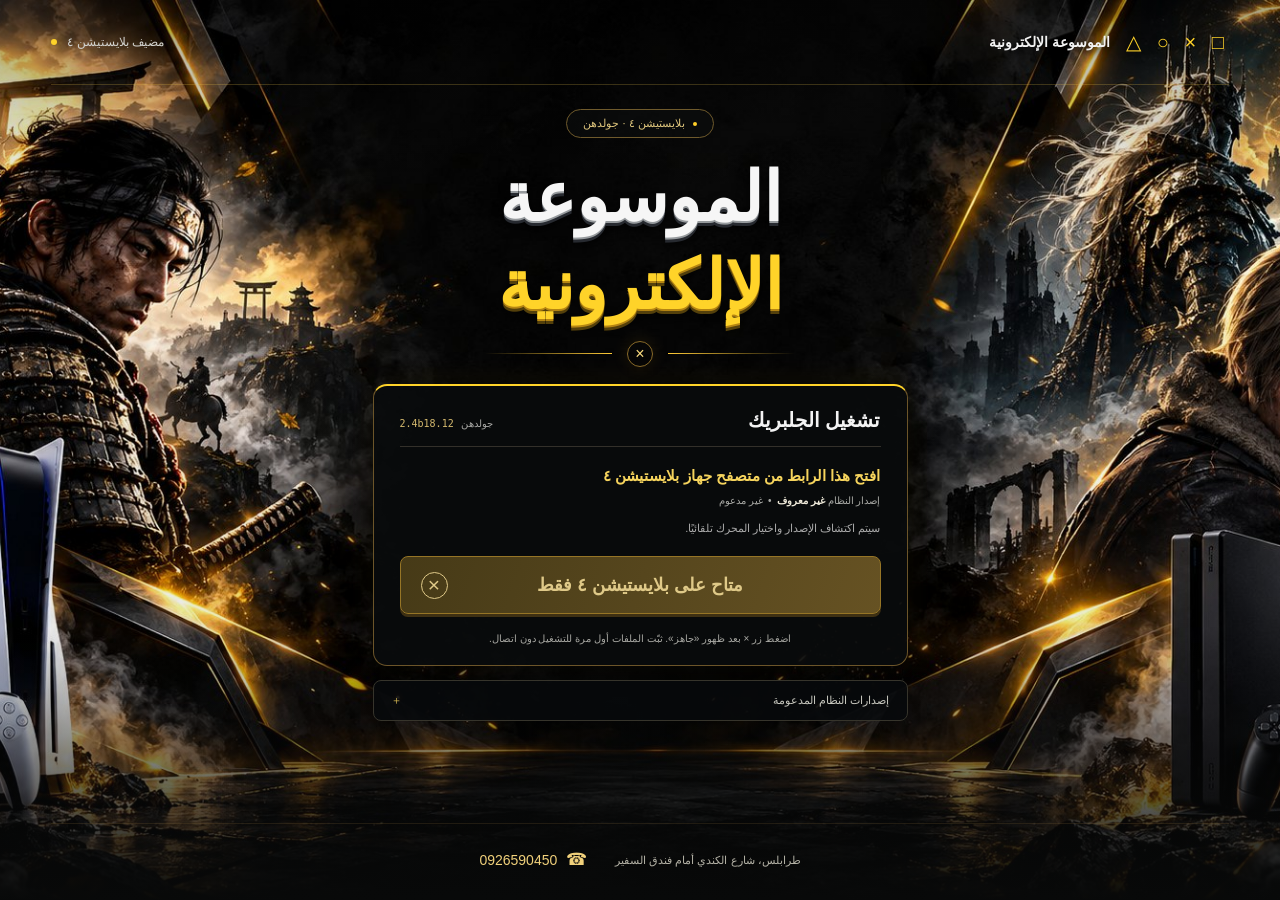
==== commit 0a4768d4: "Restore Arabic jailbreak host for الموسوعة الإلكترونية with gold gaming artwork" ====
--- a/index.html
+++ b/index.html
@@ -1,31 +1,4 @@
-<!doctype html>
-<html lang="ar" dir="rtl">
-<head>
-<meta charset="utf-8"><meta name="viewport" content="width=device-width,initial-scale=1,viewport-fit=cover">
-<meta name="theme-color" content="#ffd32a"><meta name="site-version" content="mosgame-v2">
-<meta name="source-revision" content="HazzazStore/0ab33a34c6f28a769c433029c131dc55b4baee58">
-<title>موس جيم | بيع وصيانة بلايستيشن — الموسوعة الإلكترونية</title><meta name="description" content="MOSGAME — الموسوعة الإلكترونية. بيع أجهزة بلايستيشن وصيانتها بخبرة فنية. تواصل معنا لاختيار جهازك أو فحص عطله. طرابلس، شارع الكندي أمام فندق السفير.">
-<link rel="icon" href="assets/mosgame-mark.svg" type="image/svg+xml"><link rel="stylesheet" href="assets/mosgame.css">
-</head>
-<body class="store"><div class="topbar">الموسوعة الإلكترونية · بيع وصيانة أجهزة بلايستيشن <a href="tel:0926590450">اتصل بنا <b dir="ltr">0926590450</b></a></div>
-<header class="store-header"><a class="store-brand" href="./"><img src="assets/mosgame-mark.svg" width="48" height="48" alt=""><span><b>موس جيم</b><small>الموسوعة الإلكترونية</small></span></a><nav aria-label="القائمة الرئيسية"><a href="#devices">الأجهزة</a><a href="#repair">الصيانة</a><a href="#goldhen">جولدهن</a><a href="#contact">زورونا</a></nav><a class="btn small" href="https://wa.me/218926590450">تواصل معنا ↖</a></header>
-<main>
-<section class="store-hero"><div class="hero-copy"><p class="kicker">للّعب عنوان. وللصيانة أهلها.</p><h1>جهازك القادم.<br>وصيانته في<br><em>أيدٍ خبيرة.</em></h1><p class="intro">من اختيار جهاز بلايستيشن إلى إصلاحه، الموسوعة الإلكترونية وجهتك للبيع والصيانة في طرابلس.</p><div class="actions"><a class="btn" href="#devices">اكتشف الأجهزة ←</a><a class="btn outline" href="#repair">جهازك يحتاج صيانة؟</a></div><div class="hero-note"><span>بيع الأجهزة</span><i>✦</i><span>خبرة في الصيانة</span><i>✦</i><span>خدمات بلايستيشن</span></div></div><div class="hero-product"><span class="orbit one"></span><span class="orbit two"></span><div class="product-stamp">شغف اللعب<br><b>وخبرة الصيانة</b></div><img class="console-art" src="assets/console.svg" width="620" height="680" alt="تصميم توضيحي لجهاز بلايستيشن أبيض وأسود"><img class="controller-art" src="assets/controller.svg" width="680" height="390" alt="يد تحكم باللونين الأسود والأصفر"><span class="art-caption">عالمك يبدأ بضغطة.</span></div></section>
-<div class="ribbon" aria-hidden="true">بلايستيشن ✦ بيع ✦ صيانة ✦ موس جيم ✦ بلايستيشن ✦ بيع ✦ صيانة ✦ موس جيم</div>
-<section id="devices" class="section devices"><div class="section-heading"><div><p class="kicker">اختر جهازك</p><h2>جاهز لمرحلة جديدة؟</h2></div><p>اسألنا عن الأجهزة المتوفرة والأسعار،<br>ونساعدك تختار ما يناسبك.</p></div><div class="device-grid"><article class="device-card"><span class="number">٠١</span><div class="device-visual"><img src="assets/console.svg" width="220" height="260" alt="رسم توضيحي لبلايستيشن ٥"></div><h3>بلايستيشن ٥</h3><p>ابدأ تجربة لعبك القادمة.</p><a href="https://wa.me/218926590450?text=أريد%20الاستفسار%20عن%20توفر%20وسعر%20بلايستيشن%205">اسأل عن السعر والتوفر ←</a></article><article class="device-card dark"><span class="number">٠٢</span><div class="device-visual"><div class="ps4-art" role="img" aria-label="رسم توضيحي لبلايستيشن ٤"><i></i><i></i><i></i></div></div><h3>بلايستيشن ٤</h3><p>مكانك بين ألعابك المفضلة.</p><a href="https://wa.me/218926590450?text=أريد%20الاستفسار%20عن%20توفر%20وسعر%20بلايستيشن%204">اسأل عن السعر والتوفر ←</a></article></div><p class="availability">الصور توضيحية. يُؤكَّد توفر الأجهزة وأسعارها عند التواصل مع المحل.</p></section>
-<section id="repair" class="repair-section"><div class="repair-title"><p class="kicker">الصيانة عند أهل الخبرة</p><h2>العطل يوقف الجهاز.<br><em>ما يوقف شغفك.</em></h2><p>فني صيانة معروف بخبرته، يستقبل جهازك ويفحص المشكلة لتحديد ما يحتاجه من إصلاح.</p><a class="btn" href="https://wa.me/218926590450?text=أريد%20الاستفسار%20عن%20صيانة%20جهاز%20بلايستيشن">اشرح لنا عطل جهازك ←</a></div><div class="repair-list"><div><span>٠١</span><section><h3>احكِ لنا عن المشكلة</h3><p>اذكر نوع الجهاز، والأعراض التي تظهر، ومتى بدأ العطل.</p></section></div><div><span>٠٢</span><section><h3>أحضر جهازك للفحص</h3><p>التشخيص الفني يحدد سبب المشكلة والإصلاح المناسب.</p></section></div><div><span>٠٣</span><section><h3>اعرف تفاصيل الإصلاح</h3><p>استفسر عن التكلفة والمدة المتوقعة بعد فحص الجهاز.</p></section></div></div></section>
-<section id="goldhen" class="section gold-section"><div class="gold-copy"><p class="kicker">ركن بلايستيشن ٤</p><h2>جولدهن.<br>في متناول يدك.</h2><p>افتح الموقع من متصفح جهازك للوصول إلى ملفات التشغيل. يتم التعرف على إصدار النظام تلقائيًا.</p><p class="gold-note">ملفات التشغيل الأصلية محفوظة كما هي.</p></div><section class="launcher" aria-labelledby="launch-heading">
-  <div class="eyebrow"><span>مركز تشغيل بلايستيشن ٤</span><b>ابدأ من هنا</b></div>
-  <div class="launch-title"><h2 id="launch-heading">جولدهن</h2><span class="release">v2.4b18.12</span></div>
-  <p class="subheading">إصدارك يُكتشف تلقائيًا. كل ما تحتاجه في مكان واحد.</p>
-  <div class="status" aria-live="polite" aria-atomic="true"><div class="status-top">حالة الجهاز</div><div id="msgs">جارٍ التحقق من إصدار النظام...</div><div id="det"></div><div id="cache">جارٍ فحص ملفات التشغيل...</div><div id="state"></div><pre id="out"></pre></div>
-  <button class="run" id="run" type="button" disabled><span id="run-label">انتظر قليلًا</span><span class="run-icon" aria-hidden="true">×</span></button>
-  <p class="hint">اضغط زر × بعد ظهور «جاهز». في أول زيارة، ثبّت ملفات إصدارك لاستخدامها دون اتصال.</p>
-  <div class="firmware-head"><span>نطاقات الإصدارات في الحزمة</span><span>إصدار النظام</span></div>
-  <div class="firmwares" aria-label="نطاقات إصدارات النظام"><span>7.00–8.52</span><span>9.00–9.60</span><span>10.00–11.02</span><span>11.50–12.02</span><span>12.50–13.00</span><span>13.02–13.52</span></div>
-</section></section>
-<section id="contact" class="contact-section"><p class="kicker">قريبين منك في طرابلس</p><h2>مرّ علينا.<br>خلّي الباقي علينا.</h2><p>الموسوعة الإلكترونية — شارع الكندي، أمام فندق السفير</p><div class="actions"><a class="btn black" href="tel:0926590450">اتصل الآن <b dir="ltr">0926590450</b></a><a class="btn outline" href="https://wa.me/218926590450">راسلنا على واتساب ↖</a></div></section>
-</main><footer class="store-footer"><a class="store-brand" href="./"><img src="assets/mosgame-mark.svg" alt="" width="38" height="38"><span><b>موس جيم</b><small>الموسوعة الإلكترونية</small></span></a><p>بيع أجهزة بلايستيشن وصيانتها · طرابلس، ليبيا</p><a href="#goldhen">تشغيل جولدهن ↑</a></footer><script>
+<!doctype html><html lang="ar" dir="rtl"><head><meta charset="utf-8"><meta name="viewport" content="width=device-width,initial-scale=1,viewport-fit=cover"><meta name="theme-color" content="#080909"><meta name="site-version" content="mosgame-jailbreak-v3"><title>تشغيل جولدهن | الموسوعة الإلكترونية</title><meta name="description" content="الموسوعة الإلكترونية — صفحة تشغيل جولدهن لبلايستيشن ٤. نفس ملفات التشغيل الأصلية، بتصميم عربي."><link rel="icon" href="assets/mosgame-mark.svg" type="image/svg+xml"><link rel="stylesheet" href="assets/mosgame.css"></head><body><div class="game-backdrop" aria-hidden="true"></div><div class="host-page"><header class="site-header"><a class="wordmark" href="./" aria-label="الموسوعة الإلكترونية — الرئيسية"><span class="brand-symbol" aria-hidden="true">△ ○ × □</span><span>الموسوعة الإلكترونية</span></a><span class="header-label">مضيف بلايستيشن ٤ <i></i></span></header><main class="host-main"><section class="identity" aria-label="الموسوعة الإلكترونية"><span class="host-label"><span></span> بلايستيشن ٤ · جولدهن</span><h1>الموسوعة<br><span>الإلكترونية</span></h1><div class="title-rule" aria-hidden="true"><span></span><b>×</b><span></span></div></section><section class="launch-panel" aria-labelledby="launch-title"><div class="panel-heading"><h2 id="launch-title">تشغيل الجلبريك</h2><span class="version">جولدهن <bdi>2.4b18.12</bdi></span></div><div class="console-info" aria-live="polite" aria-atomic="true"><div id="msgs">جارٍ التحقق من إصدار النظام…</div><div id="det"></div><p id="cache">جارٍ فحص ملفات التشغيل…</p><div id="state"></div><pre id="out"></pre></div><button id="run" class="run" type="button" disabled><span id="run-label">انتظر قليلًا</span><span class="button-symbol" aria-hidden="true">×</span></button><p class="launch-hint">اضغط زر × بعد ظهور «جاهز». ثبّت الملفات أول مرة للتشغيل دون اتصال.</p></section><details class="firmware-details"><summary>إصدارات النظام المدعومة <span aria-hidden="true">＋</span></summary><div class="firmwares" aria-label="نطاقات إصدارات النظام"><bdi>7.00–8.52</bdi><bdi>9.00–9.60</bdi><bdi>10.00–11.02</bdi><bdi>11.50–12.02</bdi><bdi>12.50–13.00</bdi><bdi>13.02–13.52</bdi></div></details></main><footer class="site-footer"><span>طرابلس، شارع الكندي أمام فندق السفير</span><a href="tel:0926590450" aria-label="اتصل بالموسوعة الإلكترونية على 0926590450"><span aria-hidden="true">☎</span> <b dir="ltr">0926590450</b></a></footer></div><script>
 (function(){
   var msgsEl=document.getElementById("msgs"),detEl=document.getElementById("det"),cacheEl=document.getElementById("cache"),runEl=document.getElementById("run"),runLabelEl=document.getElementById("run-label"),launched=false;
   window.msgs=msgsEl;
--- a/assets/mosgame.css
+++ b/assets/mosgame.css
@@ -1,9 +1,2 @@
-*{box-sizing:border-box}html{background:#11130f}body{margin:0;background:#11130f;color:#f4f5e9;font-family:Arial,Tahoma,sans-serif;-webkit-font-smoothing:antialiased}button,a{font:inherit}a{color:inherit}button{cursor:pointer}button:disabled{cursor:default}a:focus,button:focus{outline:3px solid #fff;outline-offset:5px}a:focus:not(:focus-visible),button:focus:not(:focus-visible){outline:0}button:focus-visible,a:focus-visible{outline:3px solid #fff;outline-offset:5px}.page{max-width:1420px;margin:auto;padding:0 52px}.header{direction:ltr;display:flex;align-items:center;justify-content:space-between;min-height:109px;border-bottom:1px solid #30332a}.brand{display:flex;align-items:center;text-decoration:none}.brand img{width:46px;height:46px;margin-right:13px}.brand strong{display:block;font-size:26px;letter-spacing:-1.5px;line-height:1}.brand strong span{color:#ffd32a}.brand small{display:block;direction:rtl;text-align:left;margin-top:7px;font-size:12px;color:#c3c6b6}.header-meta{text-align:right}.header-meta strong{font:12px Arial,sans-serif;letter-spacing:2px}.header-meta small{display:block;color:#8c927f;font:10px monospace;letter-spacing:1px;margin-top:8px}.header-meta i{display:inline-block;width:6px;height:6px;background:#ffd32a;margin-right:8px;border-radius:50%}.section-line{direction:ltr;display:flex;align-items:center;justify-content:space-between;padding:27px 0 18px;font:10px monospace;letter-spacing:1.5px;color:#939a85}.section-line span:last-child{direction:rtl;font:12px Arial,Tahoma,sans-serif;letter-spacing:0;color:#c3c8b7}.stage{display:flex;direction:ltr;align-items:stretch;gap:24px}.hero{position:relative;order:2;flex:1.2;min-width:0;overflow:hidden;background:#ffd32a;color:#14170f;border-radius:18px;padding:30px 32px 0;display:flex;flex-direction:column;justify-content:space-between}.hero-top{display:flex;align-items:center;justify-content:space-between;font:10px monospace;letter-spacing:2px}.hero-top .symbols{font-size:21px;letter-spacing:7px;line-height:1}.hero h1{direction:rtl;margin:30px 0 0;font-size:53px;line-height:1.22;letter-spacing:-2px;position:relative;z-index:1}.hero p{direction:rtl;margin:13px 0 0;font-size:15px;line-height:1.7;color:#414320;position:relative;z-index:1}.art{position:relative;margin:0 -32px;min-height:230px;display:flex;align-items:center;justify-content:center;overflow:hidden}.art:before{content:"MOSGAME";position:absolute;direction:ltr;left:0;right:0;top:50%;transform:translateY(-50%);font-family:Arial Black,Arial,sans-serif;font-weight:900;font-size:96px;letter-spacing:-7px;text-align:center;color:#efbe18}.art img{width:100%;height:auto;max-width:600px;position:relative;z-index:1;display:block}.hero-bottom{direction:ltr;display:flex;justify-content:space-between;align-items:center;border-top:1px solid rgba(21,24,13,.25);padding:18px 0;font:10px monospace;letter-spacing:1.5px}.hero-bottom b{font-size:16px;letter-spacing:-1px}.launcher{order:1;flex:1;min-width:0;direction:rtl;border:1px solid #373b2e;border-radius:18px;padding:29px 30px 26px;background:#1c2018;display:flex;flex-direction:column}.eyebrow{direction:ltr;display:flex;justify-content:space-between;align-items:center;color:#9aa38c;font:10px monospace;letter-spacing:1.6px}.eyebrow b{color:#ffd32a;font-weight:normal}.launch-title{direction:ltr;display:flex;align-items:baseline;justify-content:space-between;margin:25px 0 8px}.launch-title h2{font-size:43px;letter-spacing:-2px;margin:0;line-height:1.1}.launch-title h2 span{color:#ffd32a}.release{font:11px monospace;color:#c7cfb9}.subheading{font-size:13px;color:#bbc3ac;line-height:1.65;margin:5px 0 23px}.status{background:#11150e;border:1px solid #343e29;border-radius:10px;padding:18px 17px;position:relative}.status-top{font:9px monospace;direction:ltr;color:#a3ae92;letter-spacing:1.6px;margin-bottom:13px;display:flex;align-items:center}.status-top:before{content:"";display:inline-block;width:6px;height:6px;background:#8d987e;border-radius:50%;margin-right:8px}#msgs{font-size:16px;line-height:1.7;min-height:27px;font-weight:bold}#det{direction:ltr;color:#9ba78b;font:10px monospace;margin-top:9px;line-height:1.7;overflow-wrap:anywhere}#det b{color:#e4ebd5}#cache{font-size:12px;color:#a4af93;line-height:1.8;margin-top:11px;min-height:22px}.ok,.cacheok{color:#c6e59c!important}.bad{color:#ffb3a2!important}.warn{color:#ffd32a!important}#state,#out{display:none}.run{width:100%;display:flex;align-items:center;justify-content:space-between;background:#ffd32a;color:#15190d;border:0;border-radius:9px;padding:18px 19px;margin-top:16px;font-size:17px;font-weight:bold;min-height:64px;transition:background .16s,transform .16s}.run:hover:enabled{background:#ffe575;transform:translateY(-2px)}.run:disabled{background:#3b4131;color:#c1c9b4}.run-icon{direction:ltr;display:inline-flex;align-items:center;justify-content:center;border:1px solid currentColor;border-radius:50%;width:27px;height:27px;flex-shrink:0;font-size:16px;font-weight:normal;margin-right:12px}.hint{color:#a7b196;font-size:11px;line-height:1.8;margin:12px 0 23px}.firmware-head{display:flex;align-items:center;justify-content:space-between;margin-top:auto;margin-bottom:10px;font-size:11px;color:#c5ceb6}.firmware-head span:last-child{font:9px monospace;color:#8e9a7e;letter-spacing:1px}.firmwares{direction:ltr;display:flex;flex-wrap:wrap;margin:-3px}.firmwares span{width:calc(33.333% - 6px);margin:3px;text-align:center;border:1px solid #3f4833;border-radius:5px;padding:9px 3px;color:#c8d0bc;font:11px monospace}.support{display:flex;direction:rtl;align-items:center;justify-content:space-between;border-top:1px solid #30382a;border-bottom:1px solid #30382a;margin-top:26px;padding:22px 3px;gap:20px}.shop-title{font-size:15px;margin:0 0 7px}.address{color:#9ca68e;font-size:12px;line-height:1.7;margin:0}.call{direction:ltr;display:flex;align-items:center;flex-shrink:0;text-decoration:none}.call-icon{width:38px;height:38px;border:1px solid #515a42;color:#ffd32a;border-radius:50%;display:flex;align-items:center;justify-content:center;margin-right:12px}.call-icon svg{width:17px;height:17px}.call small{display:block;color:#9ca68e;font-size:10px;letter-spacing:1px;margin-bottom:5px}.call strong{font:24px Arial,sans-serif;letter-spacing:1px}.footer{direction:ltr;display:flex;justify-content:space-between;gap:15px;padding:20px 0 25px;color:#8c967d;font-size:10px;line-height:1.7}.footer strong{font-weight:normal;letter-spacing:2px;color:#c1c9b6}.footer a{text-decoration:none;color:#8c967d}.footer a:hover{color:#ffd32a}.setup-shell{max-width:950px;margin:48px auto 0}.setup-panel{position:relative;background:#1c2018;border:1px solid #3a4330;border-radius:18px;overflow:hidden;display:flex;direction:ltr}.setup-side{width:33%;background:#ffd32a;color:#171c10;padding:30px 25px;display:flex;flex-direction:column;justify-content:space-between;min-height:420px}.setup-side .setup-number{font-family:Arial Black,Arial,sans-serif;font-size:116px;font-weight:900;letter-spacing:-12px;line-height:1}.setup-side p{direction:rtl;line-height:1.8;font-size:17px;font-weight:bold}.setup-content{width:67%;direction:rtl;padding:40px}.setup-content h1{font-size:29px;margin:25px 0 16px}.setup-content #msgs{min-height:60px;font-size:15px}.tag{display:inline-block;direction:ltr;color:#dce9ca;border:1px solid #4a553d;padding:7px 10px;border-radius:4px;font:10px monospace}.track{direction:ltr;height:8px;background:#3a4430;margin-top:27px;border-radius:4px;overflow:hidden}#bar{height:100%;width:0;background:#ffd32a;transition:width .2s}.percent{direction:ltr;display:flex;justify-content:space-between;color:#a3b390;font:10px monospace;letter-spacing:1px;margin-top:13px}.setup-content #go{margin-top:28px}.back-link{display:inline-block;font-size:12px;color:#adb99e;margin-top:22px;text-decoration:none}.legacy-card{max-width:620px;text-align:center;margin:65px auto;background:#1c2018;border:1px solid #3a4330;border-radius:18px;padding:55px 30px}.legacy-card h1{font-size:25px}.legacy-card p{color:#a5b792;font-size:14px;line-height:1.8}#spin{width:56px;height:56px;border:4px solid #4a543b;border-top-color:#ffd32a;border-radius:50%;margin:0 auto 30px;animation:turn 1s linear infinite}@keyframes turn{to{transform:rotate(360deg)}}#msg,#success{display:none}body.done #spin,body.done #loading,body.fail #spin,body.fail #loading{display:none}body.done #success,body.fail #msg{display:block}body.log #state,body.log #out{display:block}body.log #out{direction:ltr;text-align:left;white-space:pre-wrap;font:12px monospace;overflow:auto}body.log #loading,body.log #spin{display:none}
-@media(min-width:1550px){.page{padding:0 44px}.hero h1{font-size:62px}.art{min-height:275px}.launcher{padding:35px}.stage{gap:28px}.header{min-height:120px}}
-@media(max-width:1000px){.page{padding:0 28px}.stage{gap:16px}.hero{padding:27px 24px 0;flex:1}.hero h1{font-size:42px}.art{margin:10px -24px;min-height:220px}.art:before{font-size:74px}.launcher{padding:26px 23px}.launch-title h2{font-size:35px}.release{font-size:10px}.hero p{font-size:13px}.firmwares span{font-size:10px}.header{min-height:95px}.section-line{padding-top:22px}}
-@media(max-width:760px){.page{padding:0 18px}.header{min-height:86px}.brand img{width:39px;height:39px;margin-right:10px}.brand strong{font-size:23px}.brand small{font-size:10px}.header-meta strong{font-size:10px;letter-spacing:1px}.header-meta small{font-size:9px;letter-spacing:0}.section-line{font-size:8px;padding:18px 1px 13px}.section-line span:last-child{font-size:10px}.stage{display:flex;flex-direction:column;gap:17px}.hero{order:1;padding:22px 23px 0;min-height:320px;flex:auto}.hero-top{font-size:9px}.hero-top .symbols{font-size:18px}.hero h1{font-size:39px;margin-top:23px;max-width:65%;line-height:1.23}.hero p{font-size:12px;max-width:57%;margin-top:9px;line-height:1.7}.art{position:absolute;bottom:55px;left:-50px;width:74%;min-height:0;margin:0}.art img{width:100%}.art:before{font-size:64px;letter-spacing:-5px}.hero-bottom{margin-top:47px;font-size:9px;padding:16px 0}.launcher{order:2;flex:auto;padding:25px 24px}.launch-title{margin-top:23px}.launch-title h2{font-size:41px}.subheading{margin-bottom:20px}.firmwares span{font-size:11px;padding:10px}.support{margin-top:21px;align-items:flex-start;gap:18px;flex-direction:column;padding:23px 3px}.call strong{font-size:23px}.footer{font-size:9px;flex-direction:column;gap:7px;padding:18px 0 23px}.setup-shell{margin:25px auto 0}.setup-panel{flex-direction:column}.setup-side{width:100%;min-height:0;padding:22px;flex-direction:row;align-items:center}.setup-side .setup-number{font-size:64px;letter-spacing:-6px}.setup-side p{font-size:15px;margin:0;text-align:right}.setup-side .hero-top{display:none}.setup-content{width:100%;padding:28px 23px}.setup-content h1{font-size:26px;margin-top:22px}.back-link{margin-top:17px}.legacy-card{margin-top:25px;padding:38px 22px}}
-@media(max-width:365px){.page{padding:0 12px}.hero h1{font-size:34px}.hero p{font-size:11px}.hero{min-height:305px}.brand strong{font-size:21px}.header-meta small{display:none}.launcher{padding:23px 18px}.release{font-size:9px}.launch-title h2{font-size:37px}}
-@media(prefers-reduced-motion:reduce){*{animation:none!important;transition:none!important}}
-/* واجهة المحل العربية */
-html{scroll-behavior:smooth;scroll-padding-top:30px}.store{background:#f5f3eb;color:#171915;font-family:Tahoma,Arial,sans-serif}.store a{text-decoration:none;color:inherit}.topbar{background:#171915;color:#fff;font-size:12px;padding:12px 5%;display:flex;justify-content:space-between}.topbar a{color:#ffda2e}.store-header{display:flex;align-items:center;justify-content:space-between;margin:0 5%;padding:25px 0;border-bottom:1px solid #d5d5cc;gap:24px}.store-brand{display:flex;align-items:center;gap:12px}.store-brand b{display:block;font-size:27px;font-weight:900}.store-brand small{display:block;font-size:11px;margin-top:3px}.store-header nav{display:flex;gap:30px;font-size:14px}.store .btn{display:inline-flex;align-items:center;justify-content:center;gap:16px;background:#ffda2e;color:#171915;border:1px solid #ffda2e;padding:17px 24px;font-weight:bold;font-size:14px;min-height:52px}.store .btn:hover{transform:translateY(-2px);box-shadow:0 5px 0 #17191522}.store .btn.outline{background:transparent;border-color:#77796a}.store .btn.small{padding:10px 20px;min-height:44px}.store-hero{display:grid;grid-template-columns:1fr 1fr;min-height:660px;max-width:1440px;margin:auto;padding:40px 5% 55px;align-items:center;gap:30px}.kicker{font-size:13px;font-weight:bold;letter-spacing:0;margin:0 0 22px;display:flex;gap:10px;align-items:center}.kicker:before{content:'';height:8px;width:8px;background:#d3a900;border-radius:50%;display:inline-block}.hero-copy h1{font-size:clamp(42px,4.8vw,72px);line-height:1.35;letter-spacing:-2px;margin:0;font-weight:900}.store em{font-style:normal;background:linear-gradient(transparent 62%,#ffda2e 62%,#ffda2e 93%,transparent 93%)}.intro{font-size:17px;line-height:1.9;max-width:450px;color:#5b5d51;margin:25px 0}.actions{display:flex;gap:12px;flex-wrap:wrap}.hero-note{display:flex;gap:17px;align-items:center;font-size:12px;margin-top:35px}.hero-note i{font-style:normal;color:#b79817}.hero-product{position:relative;height:570px;background:#ffda2e;border-radius:50% 50% 4px 4px;isolation:isolate;overflow:hidden}.console-art{position:absolute;object-fit:contain;width:90%;height:95%;left:15%;top:-3%;transform:rotate(-12deg);z-index:2;filter:drop-shadow(-15px 22px 13px #5c4b3455)}.controller-art{position:absolute;width:68%;height:auto;left:-4%;bottom:25px;z-index:3;transform:rotate(10deg)}.product-stamp{position:absolute;right:22px;top:120px;background:#171915;color:#fff;z-index:4;border-radius:50%;width:114px;height:114px;display:flex;flex-direction:column;align-items:center;justify-content:center;font-size:12px;line-height:1.9;transform:rotate(9deg);border:1px solid #fff8;outline:5px solid #171915}.product-stamp b{color:#ffda2e}.orbit{position:absolute;border:1px solid #b08c2266;width:520px;height:520px;border-radius:50%;top:80px;left:-60px}.orbit.two{width:390px;height:390px;top:145px;left:5px}.art-caption{position:absolute;bottom:20px;right:22px;font-size:13px;font-weight:bold}.ribbon{background:#171915;color:#ffda2e;white-space:nowrap;overflow:hidden;font-size:25px;word-spacing:24px;padding:23px 0;text-align:center}.section{padding:85px 5%;max-width:1440px;margin:auto}.section-heading{display:flex;justify-content:space-between;align-items:flex-end;margin-bottom:35px;gap:25px}.store h2{font-size:clamp(32px,3.2vw,48px);line-height:1.4;letter-spacing:-1px;margin:0}.section-heading p:not(.kicker){font-size:15px;line-height:1.8;color:#64665b;margin:0}.device-grid{display:grid;grid-template-columns:1fr 1fr;gap:24px}.device-card{position:relative;background:#e8e6dd;padding:30px 36px;min-height:390px;overflow:hidden}.device-card.dark{background:#252922;color:#fff}.number{font-size:14px;opacity:.5}.device-visual{height:230px;display:flex;justify-content:center;align-items:center}.device-visual img{height:265px;width:240px;object-fit:contain;transform:rotate(-13deg)}.device-card h3{font-size:28px;margin:18px 0 5px}.device-card p{color:#777b6c;font-size:14px;margin:8px 0 20px}.device-card.dark p{color:#c2c6b7}.device-card>a{border-top:1px solid #8886;display:block;padding-top:20px;font-size:14px;font-weight:bold}.device-card.dark>a{color:#ffda2e}.availability{font-size:12px;color:#6c6e60;margin:20px 0 0}.ps4-art{width:240px;height:170px;transform:rotate(-19deg) skewY(8deg);position:relative;filter:drop-shadow(0 22px 12px #0006)}.ps4-art i{position:absolute;width:240px;height:70px;background:linear-gradient(135deg,#555b61,#101318);border-top:3px solid #777b7e;transform:skewX(-20deg);left:0;top:20px}.ps4-art i:nth-child(2){top:72px;background:#14171b;border-top-color:#397dc7}.ps4-art i:nth-child(3){top:124px;height:30px;background:#0a0c0e;border-top-color:#30373c}.repair-section{padding:80px 7%;background:#1b201a;color:#fff;display:grid;grid-template-columns:1.1fr 1fr;gap:80px}.repair-title .kicker{color:#ffda2e}.repair-title em{background:none;color:#ffda2e}.repair-title>p:not(.kicker){color:#bdc3b5;line-height:1.9;max-width:420px;font-size:16px;margin:25px 0}.repair-list>div{display:flex;gap:25px;padding:30px 0;border-bottom:1px solid #565d4c}.repair-list>div>span{font-size:16px;color:#ffda2e;line-height:2}.repair-list h3{font-size:22px;margin:0 0 10px}.repair-list p{font-size:14px;color:#bdc3b5;line-height:1.8;margin:0}.gold-section{display:grid;grid-template-columns:.8fr 1.2fr;gap:65px;align-items:center}.gold-copy>p:not(.kicker){line-height:1.9;color:#636757;font-size:16px;max-width:350px}.gold-copy .gold-note{font-size:12px!important;border-top:1px solid #ccc;padding-top:20px}.store .launcher{min-height:0;background:#fff;border:1px solid #dedfd4;border-radius:0;color:#171915;padding:30px}.store .launch-title{direction:rtl}.store .launch-title h2{font-size:36px}.store .eyebrow{color:#777b6b}.store .status{background:#f5f4ed;border:1px solid #dcded2;color:#171915}.store .status-top,.store #cache{color:#626653}.store #det{color:#626653;direction:rtl}.store #msgs.warn{color:#736009}.store .run{background:#ffda2e;color:#171915;border-radius:0}.store .run:disabled{background:#e9e9df;color:#777b6c}.store .firmwares span{border-color:#d4d8c8;color:#525a44}.store .firmware-head,.store .hint,.store .subheading{color:#707662}.contact-section{text-align:center;background:#ffda2e;padding:70px 5%}.contact-section .kicker{justify-content:center}.contact-section h2{font-size:clamp(40px,4.3vw,64px)}.contact-section>p:not(.kicker){font-size:17px;line-height:1.8;margin:25px auto}.contact-section .actions{justify-content:center}.store .btn.black{background:#171915;color:#fff;border-color:#171915}.store-footer{margin:0 5%;padding:35px 0;display:flex;justify-content:space-between;align-items:center;gap:25px}.store-footer p,.store-footer>a:last-child{font-size:12px;color:#646a59}.store a:focus-visible{outline:3px solid #857000;outline-offset:5px}
-@media(max-width:800px){.topbar{font-size:10px;gap:10px}.store-header{flex-wrap:wrap;gap:15px;padding:20px 0}.store-header nav{order:3;width:100%;justify-content:space-between;gap:10px;font-size:13px;border-top:1px solid #ddd;padding-top:18px}.store-brand b{font-size:23px}.store-header .small{font-size:12px;padding:10px 14px}.store-hero{grid-template-columns:1fr;padding-top:35px;gap:35px}.hero-copy h1{font-size:48px}.hero-product{height:450px;max-width:540px;width:100%;margin:auto}.intro{font-size:15px}.hero-note{font-size:11px;gap:12px}.section{padding:55px 5%}.section-heading{display:block}.section-heading>p{margin-top:20px!important}.device-grid{gap:15px}.device-card{padding:22px 18px;min-height:320px}.device-card h3{font-size:23px}.device-visual{height:180px}.device-visual img{width:170px;height:210px}.ps4-art{transform:scale(.65) rotate(-19deg) skewY(8deg);flex-shrink:0}.repair-section,.gold-section{grid-template-columns:1fr;gap:30px;padding:55px 5%}.store .launcher{padding:23px}.store-footer{flex-wrap:wrap}.store-footer p{width:100%;order:3;margin:0}.product-stamp{top:95px;width:96px;height:96px;font-size:10px}.device-card>a{font-size:12px;line-height:1.7}.ribbon{font-size:20px;padding:18px 0}}@media(prefers-reduced-motion:reduce){html{scroll-behavior:auto}.store .btn:hover{transform:none}}
+*{box-sizing:border-box}html{background:#080909;color:#ececec}body{margin:0;font-family:Tahoma,Arial,sans-serif;background:#080909;color:#f3f3f3;-webkit-font-smoothing:antialiased}a{color:inherit;text-decoration:none}button{font:inherit}button,a,summary{-webkit-tap-highlight-color:transparent}a:focus,button:focus,summary:focus{outline:2px solid #ffdb3f;outline-offset:5px}.game-backdrop{position:fixed;inset:0;background:#080909 url('games-gold.jpg') center center/cover no-repeat;z-index:0;pointer-events:none}.game-backdrop:after{content:'';position:absolute;inset:0;background:linear-gradient(180deg,rgba(0,0,0,.35),transparent 24%,rgba(0,0,0,.08) 70%,#080909 100%)}.host-page{position:relative;z-index:1;min-height:100vh;display:flex;flex-direction:column;padding:0 4%}.site-header{display:flex;align-items:center;justify-content:space-between;min-height:85px;border-bottom:1px solid rgba(231,194,78,.24);font-size:12px;gap:24px}.wordmark{display:flex;align-items:center;gap:16px;font-size:14px;font-weight:bold;text-shadow:0 2px 8px #000}.brand-symbol{color:#ffd329;font:20px Arial,sans-serif;direction:ltr;letter-spacing:5px}.header-label{font-size:12px;color:#d2d2ce;display:flex;align-items:center;gap:10px}.header-label i{display:block;width:6px;height:6px;border-radius:50%;background:#ffd329;box-shadow:0 0 10px #ffd32999}.host-main{width:100%;max-width:590px;align-self:center;text-align:center;flex:1;padding:24px 0 26px}.identity{position:relative}.host-label{display:inline-flex;align-items:center;justify-content:center;gap:8px;font-size:11px;color:#dfc67d;border:1px solid #6f5a2c;background:rgba(12,13,14,.7);padding:7px 16px;border-radius:24px}.host-label>span{width:4px;height:4px;display:inline-block;border-radius:50%;background:#ffcf29}.identity h1{font-family:Tahoma,Arial,sans-serif;font-weight:900;font-size:68px;line-height:1.3;margin:15px 0 7px;color:#f6f6f6;text-shadow:0 2px 0 #969a9d,0 5px 0 #272a30,0 7px 12px #000}.identity h1 span{color:#ffd329;text-shadow:0 2px 0 #b58513,0 5px 0 #54400b,0 7px 18px #000}.title-rule{direction:ltr;display:flex;align-items:center;justify-content:center;gap:15px;height:34px;margin:6px auto 13px;color:#ffe082;max-width:310px}.title-rule>span{height:1px;flex:1;background:linear-gradient(90deg,transparent,#ffcb37)}.title-rule>span:last-child{transform:rotate(180deg)}.title-rule b{font:16px Arial,sans-serif;border:1px solid #8a6b29;border-radius:50%;width:26px;height:26px;line-height:23px;box-shadow:0 0 16px #c7921722}.launch-panel{width:100%;max-width:535px;margin:0 auto;background:rgba(9,11,13,.92);border:1px solid #6c5529;border-top:2px solid #ffd329;border-radius:14px;box-shadow:0 15px 60px #000a,0 -3px 35px #ffcf2910;overflow:hidden;padding:22px 26px 17px;text-align:right}.panel-heading{display:flex;align-items:baseline;justify-content:space-between;gap:16px;padding-bottom:14px;border-bottom:1px solid #33302a}.panel-heading h2{font-size:20px;font-weight:bold;margin:0}.version{font-size:10px;color:#a8a8a5;white-space:nowrap}.version bdi{color:#d4b96e;margin-right:5px;font-family:monospace}.console-info{padding:16px 0 1px;min-height:98px}.console-info #msgs{font-size:15px;font-weight:bold;line-height:1.7}.console-info #det{font-size:10px;color:#a9aaa6;line-height:1.8;margin-top:4px}.console-info #det b{color:#eee9d9}.console-info #cache{font-size:11px;line-height:1.9;margin:8px 0 10px;color:#aaa}.ok,.cacheok{color:#cbe295!important}.bad{color:#ffa49a!important}.warn{color:#f6d45d!important}#state,#out{display:none}.run{position:relative;display:flex;align-items:center;justify-content:center;gap:15px;width:100%;min-height:58px;padding:14px 18px;border:1px solid #ffe68b;border-radius:8px;background:linear-gradient(110deg,#dca515,#ffdc50 45%,#f6c429);color:#171200;font-weight:bold;font-size:18px;box-shadow:0 4px 0 #775819,0 4px 27px #ffcf2926;cursor:pointer;margin:6px 0 14px}.button-symbol{font:21px Arial,sans-serif;border:1px solid currentColor;width:27px;height:27px;line-height:24px;border-radius:50%;position:absolute;left:20px}.run:hover:enabled{background:#ffe57a}.run:active:enabled{transform:translateY(2px);box-shadow:0 2px 0 #775819}.run:disabled{cursor:default;background:linear-gradient(110deg,#463a17,#665223);border-color:#967526;color:#dfc988;box-shadow:0 3px 0 #3e3013}.launch-hint{font-size:10px;line-height:1.9;color:#a7a7a2;text-align:center;margin:15px 0 0}.firmware-details{max-width:535px;margin:14px auto 0;background:#080a0cd9;border:1px solid #36342b;border-radius:8px;color:#c8c8bf;text-align:right;font-size:11px}.firmware-details summary{cursor:pointer;padding:12px 17px;list-style:none;display:flex;align-items:center;justify-content:space-between}.firmware-details summary::-webkit-details-marker{display:none}.firmware-details summary>span{color:#d5b854}.firmwares{display:flex;flex-wrap:wrap;gap:6px;padding:0 13px 13px;direction:ltr}.firmwares bdi{font:10px monospace;flex:1 0 30%;padding:9px 5px;text-align:center;border:1px solid #39382f;border-radius:3px;color:#d7d0b4}.site-footer{display:flex;justify-content:center;align-items:center;gap:28px;padding:21px 0 24px;border-top:1px solid #6a532e44;font-size:11px;text-align:center;color:#b4b2a6;line-height:1.8}.site-footer a{color:#f1d17b;white-space:nowrap}.site-footer a b{font:14px Arial,sans-serif}.site-footer a>span{font-size:17px;margin-left:6px}.setup-main{flex:1;max-width:600px;width:100%;align-self:center;padding:70px 0}.setup-identity{text-align:center;margin-bottom:30px}.setup-identity h1{font-size:38px;line-height:1.5;margin:15px 0 5px;color:#f3d56a}.setup-tag{color:#c8c2ac;font-size:12px}.setup-tag bdi{margin-right:10px;color:#f8f5e7}.setup-panel h2{font-size:20px;margin:0 0 20px}.setup-panel #msgs{min-height:52px;font-size:14px;line-height:1.8;color:#d2c8ab}.track{height:7px;width:100%;overflow:hidden;background:#383627;border-radius:6px;margin-top:25px;direction:ltr}#bar{width:0%;height:100%;background:#ffd329;transition:width .25s}.progress-meta{display:flex;justify-content:space-between;color:#b6af98;font-size:10px;margin:12px 0 25px}.legacy-main{margin:auto;max-width:600px;padding:40px 28px;text-align:center}.legacy-main h1{font-size:29px;color:#ffd329}.legacy-main p{font-size:14px;line-height:1.8}#msg,#success,#wrap{display:none}#spin{border:3px solid #655a2b;border-top-color:#ffd329;width:35px;height:35px;border-radius:50%;margin:auto;animation:spin 1s linear infinite}@keyframes spin{to{transform:rotate(360deg)}}
+@media(min-width:1600px) and (min-height:900px){.host-main{padding-top:5vh}.identity h1{font-size:82px}.launch-panel{max-width:590px;padding:26px 30px}.firmware-details{max-width:590px}.host-main{max-width:650px}.title-rule{margin-bottom:22px}}@media(max-height:780px) and (min-width:850px){.site-header{min-height:64px}.host-main{padding-top:12px;padding-bottom:18px}.identity h1{font-size:55px;margin:10px 0 4px}.title-rule{margin-bottom:8px;height:26px}.launch-panel{padding:17px 23px 14px}.site-footer{padding:15px 0}.console-info{padding-top:10px}.launch-hint{margin-top:9px}.firmware-details{margin-top:10px}}@media(max-width:850px){.game-backdrop{background-size:auto 720px;background-position:center top;opacity:.8}.game-backdrop:after{background:linear-gradient(180deg,rgba(0,0,0,.12) 0%,rgba(0,0,0,.25) 20%,#080909 700px)}.host-page{padding:0 5%}.site-header{min-height:70px;gap:15px}.brand-symbol{font-size:14px;letter-spacing:2px}.wordmark{font-size:11px;gap:8px}.header-label{font-size:10px;gap:5px}.host-main{padding-top:25px;max-width:535px}.identity h1{font-size:59px;line-height:1.35}.identity{padding-bottom:8px}.host-label{font-size:10px}.launch-panel{padding:20px}.site-footer{gap:12px;font-size:10px;flex-wrap:wrap}.console-info #msgs{font-size:14px}.run{font-size:17px}.setup-main{padding:60px 0}.setup-identity h1{font-size:30px}}@media(max-width:450px){.game-backdrop{background-size:auto 500px;opacity:.68}.wordmark>span:last-child{font-size:10px}.brand-symbol{font-size:12px;letter-spacing:1px}.header-label{font-size:9px}.identity h1{font-size:52px}.host-main{padding-top:25px}.host-label{font-size:9px}.panel-heading h2{font-size:18px}.version{font-size:9px}.launch-panel{padding:18px 17px}.console-info #msgs{font-size:13px}.console-info #cache{font-size:10px}.button-symbol{left:13px}.site-footer{flex-direction:column;gap:6px}.launch-hint{font-size:9px}.firmware-details{font-size:10px}}@media(prefers-reduced-motion:reduce){*{animation:none!important;transition:none!important}}
